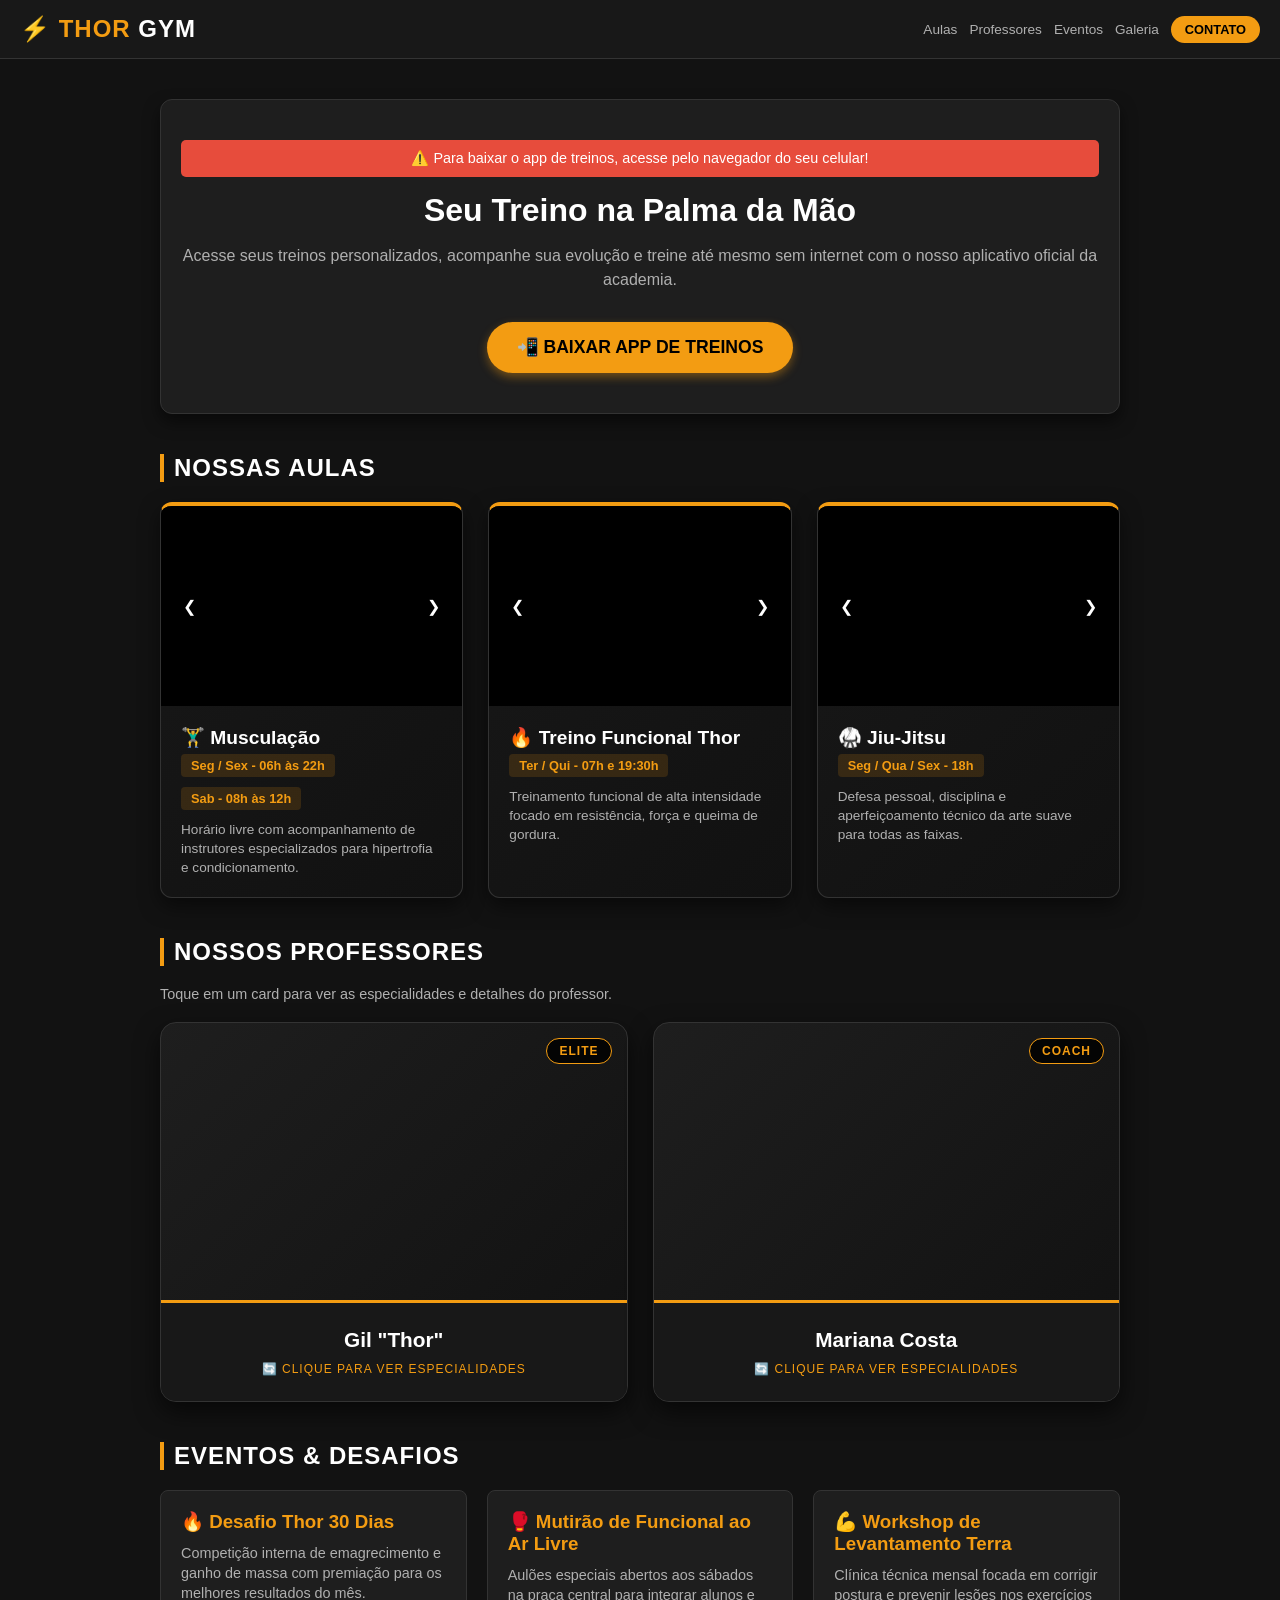
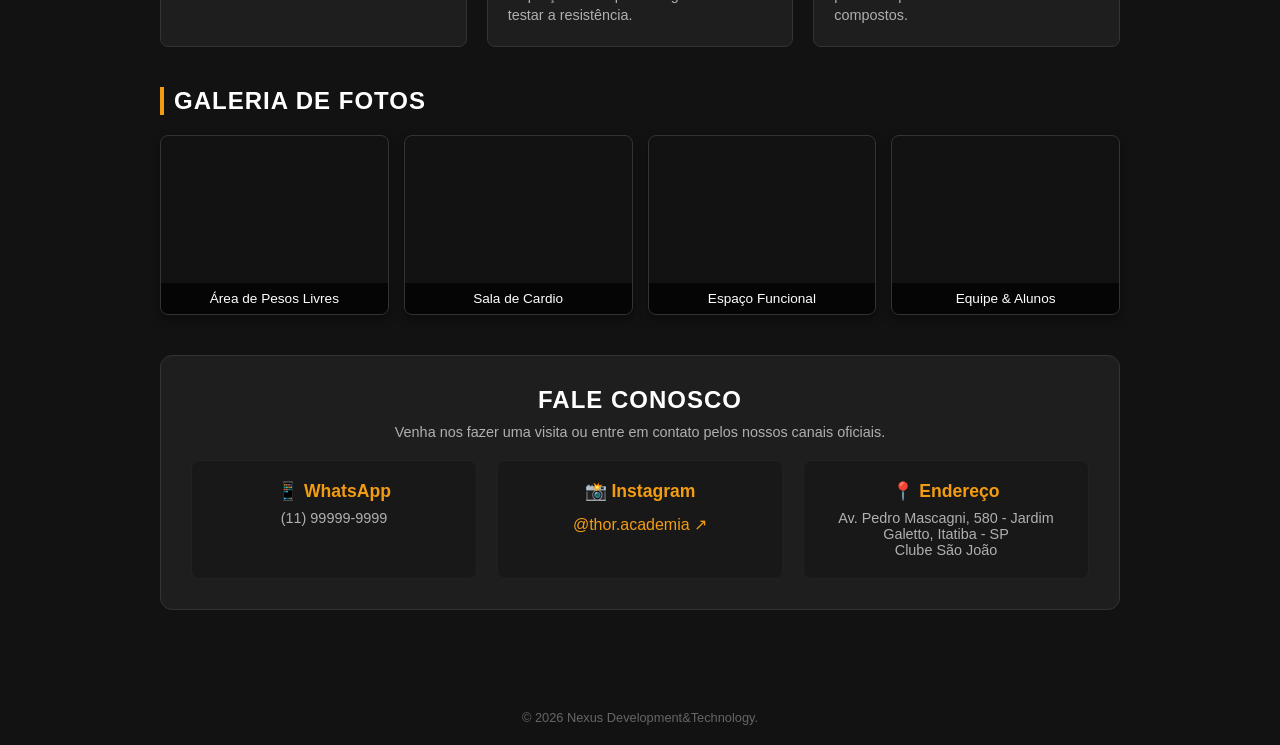
==== index.html @ 7884002a "first_Commit" ====
<!DOCTYPE html>
<html lang="pt-BR">
<head>
    <meta charset="UTF-8">
    <meta name="viewport" content="width=device-width, initial-scale=1.0">
    <meta name="theme-color" content="#f39c12">
    <meta name="apple-mobile-web-app-capable" content="yes">
    <meta name="apple-mobile-web-app-status-bar-style" content="black-translucent">
    <meta name="apple-mobile-web-app-title" content="THOR">
    <link rel="manifest" href="manifest.json">
    <link rel="apple-touch-icon" href="icons/icon-192.png">
    <title>Academia THORrrr</title>
    <link rel="stylesheet" href="Style_Index.css">
</head>
<body>

    <header>
        <div class="logo-container">
            <span style="font-size: 1.5rem; font-weight: 900; color: #f39c12; text-transform: uppercase; letter-spacing: 1px;">⚡ THOR <span style="color:#fff">GYM</span></span>
        </div>
        <nav>
            <a href="#aulas">Aulas</a>
            <a href="#professores">Professores</a>
            <a href="#atividades">Eventos</a>
            <a href="#galeria">Galeria</a>
            <a href="#contato" class="btn-contact-header">Contato</a>
        </nav>
    </header>

    <div class="container">

        <!-- Seção Hero / Download PWA -->
        <div class="hero">
            <div id="desktop-warning">⚠️ Para baixar o app de treinos, acesse pelo navegador do seu celular!</div>
            <h1>Seu Treino na Palma da Mão</h1>
            <p>Acesse seus treinos personalizados, acompanhe sua evolução e treine até mesmo sem internet com o nosso aplicativo oficial da academia.</p>
            <button id="install-btn" class="btn-install">
                📲 Baixar App de Treinos
            </button>
        </div>

        <!-- Seção: Área de Aulas com Carrossel de Imagens em cada Card -->
        <section id="aulas">
            <h2 class="section-title">Nossas Aulas</h2>
            <div class="class-grid">
                
                <!-- Aula 1: Musculação -->
                <div class="class-card">
                    <div class="class-carousel">
                        <button class="carousel-btn prev" onclick="moveSlide(this, -1)">❮</button>
                        <div class="carousel-track">
                            <div class="carousel-slide" style="background-image: url('https://images.unsplash.com/photo-1534438327276-14e5300c3a48?auto=format&fit=crop&w=600&q=80');"></div>
                            <div class="carousel-slide" style="background-image: url('https://images.unsplash.com/photo-1581009146145-b5ef050c2e1e?auto=format&fit=crop&w=600&q=80');"></div>
                            <div class="carousel-slide" style="background-image: url('https://images.unsplash.com/photo-1517838277536-f5f99be501cd?auto=format&fit=crop&w=600&q=80');"></div>
                        </div>
                        <button class="carousel-btn next" onclick="moveSlide(this, 1)">❯</button>
                    </div>
                    <div class="class-info">
                        <h3>🏋‍♂️ Musculação</h3>
                        <span class="class-time">Seg / Sex - 06h às 22h</span>
                        <span class="class-time">Sab - 08h às 12h</span>
                        <p>Horário livre com acompanhamento de instrutores especializados para hipertrofia e condicionamento.</p>
                    </div>
                </div>

                <!-- Aula 2: Cross Thor -->
                <div class="class-card">
                    <div class="class-carousel">
                        <button class="carousel-btn prev" onclick="moveSlide(this, -1)">❮</button>
                        <div class="carousel-track">
                            <div class="carousel-slide" style="background-image: url('https://images.unsplash.com/photo-1517931524326-bdd4a6e2e591?auto=format&fit=crop&w=600&q=80');"></div>
                            <div class="carousel-slide" style="background-image: url('https://images.unsplash.com/photo-1541534741688-6078c6bfb5c5?auto=format&fit=crop&w=600&q=80');"></div>
                            <div class="carousel-slide" style="background-image: url('https://images.unsplash.com/photo-1526506118085-60ce8714f8c5?auto=format&fit=crop&w=600&q=80');"></div>
                        </div>
                        <button class="carousel-btn next" onclick="moveSlide(this, 1)">❯</button>
                    </div>
                    <div class="class-info">
                        <h3>🔥 Treino Funcional Thor</h3>
                        <span class="class-time">Ter / Qui - 07h e 19:30h</span>
                        <p>Treinamento funcional de alta intensidade focado em resistência, força e queima de gordura.</p>
                    </div>
                </div>

                <!-- Aula 3: Jiu-Jitsu -->
                <div class="class-card">
                    <div class="class-carousel">
                        <button class="carousel-btn prev" onclick="moveSlide(this, -1)">❮</button>
                        <div class="carousel-track">
                            <div class="carousel-slide" style="background-image: url('https://images.unsplash.com/photo-1565992441121-4367c2967103?auto=format&fit=crop&w=600&q=80');"></div>
                            <div class="carousel-slide" style="background-image: url('https://images.unsplash.com/photo-1549719386-74dfcbf7dbed?auto=format&fit=crop&w=600&q=80');"></div>
                            <div class="carousel-slide" style="background-image: url('https://images.unsplash.com/photo-1552072092-e8bf6ae52629?auto=format&fit=crop&w=600&q=80');"></div>
                        </div>
                        <button class="carousel-btn next" onclick="moveSlide(this, 1)">❯</button>
                    </div>
                    <div class="class-info">
                        <h3>🥋 Jiu-Jitsu</h3>
                        <span class="class-time">Seg / Qua / Sex - 18h</span>
                        <p>Defesa pessoal, disciplina e aperfeiçoamento técnico da arte suave para todas as faixas.</p>
                    </div>
                </div>
            </div>
        </section>

        <!-- Seção de Professores (Cards Interativos ao Clique) -->
        <section id="professores">
            <h2 class="section-title">Nossos Professores</h2>
            <p style="color: var(--text-muted); margin-bottom: 20px; font-size: 0.9rem;">Toque em um card para ver as especialidades e detalhes do professor.</p>
            
            <div class="trainer-cards-grid">
                
                <!-- Professor 1 -->
                <div class="trainer-card-container" onclick="this.querySelector('.trainer-card').classList.toggle('flipped')">
                    <div class="trainer-card">
                        <div class="card-face card-front">
                            <div class="trainer-avatar" style="background-image: url('https://images.unsplash.com/photo-1567013127542-490d757e51fc?auto=format&fit=crop&w=600&q=80');">
                                <span class="trainer-badge">Elite</span>
                            </div>
                            <div class="trainer-front-info">
                                <h3>Gil "Thor" </h3>
                                <span class="click-hint">🔄 Clique para ver especialidades</span>
                            </div>
                        </div>
                        <div class="card-face card-back">
                            <h3>Gil "Thor" </h3>
                            <p>Mais de 10 anos transformando físicos e preparando atletas de força extrema.</p>
                            <ul class="specialty-list">
                                <li>Musculação Pesada</li>
                                <li>Hipertrofia Avançada</li>
                                <li>Treino de Artes Marciais, Defesa Pessoal (Jiu-Jitsu)/MMA</li>
                                <li>Treinos Personalizados e Avaliação Fisica</li>
                            </ul>
                            <span class="click-hint" style="text-align: center; margin-top: 15px;">🔄 Clique para voltar</span>
                        </div>
                    </div>
                </div>

                <!-- Professor 2 -->
                <div class="trainer-card-container" onclick="this.querySelector('.trainer-card').classList.toggle('flipped')">
                    <div class="trainer-card">
                        <div class="card-face card-front">
                            <div class="trainer-avatar" style="background-image: url('https://images.unsplash.com/photo-1574680096145-d05b474e2155?auto=format&fit=crop&w=600&q=80');">
                                <span class="trainer-badge">Coach</span>
                            </div>
                            <div class="trainer-front-info">
                                <h3>Mariana Costa</h3>
                                <span class="click-hint">🔄 Clique para ver especialidades</span>
                            </div>
                        </div>
                        <div class="card-face card-back">
                            <h3>Vanessa "Thor" </h3>
                            <p>Foco em mobilidade, saúde articular e queima de gordura acelerada com alta performance.</p>
                            <ul class="specialty-list">
                                <li>Treinamento Funcional</li>
                                <li>Emagrecimento Acelerado</li>
                                <li>Treino Específico para Mulheres</li>
                                <li>Treinos Personalizados e Avaliação Fisica</li>
                            </ul>
                            <span class="click-hint" style="text-align: center; margin-top: 15px;">🔄 Clique para voltar</span>
                        </div>
                    </div>
                </div>
            </div>
        </section>

        <!-- Seção de Atividades e Eventos -->
        <section id="atividades">
            <h2 class="section-title">Eventos & Desafios</h2>
            <div class="grid-cards">
                <div class="card">
                    <h3>🔥 Desafio Thor 30 Dias</h3>
                    <p>Competição interna de emagrecimento e ganho de massa com premiação para os melhores resultados do mês.</p>
                </div>
                <div class="card">
                    <h3>🥊 Mutirão de Funcional ao Ar Livre</h3>
                    <p>Aulões especiais abertos aos sábados na praça central para integrar alunos e testar a resistência.</p>
                </div>
                <div class="card">
                    <h3>💪 Workshop de Levantamento Terra</h3>
                    <p>Clínica técnica mensal focada em corrigir postura e prevenir lesões nos exercícios compostos.</p>
                </div>
            </div>
        </section>

        <!-- Seção de Galeria de Fotos -->
        <section id="galeria">
            <h2 class="section-title">Galeria de Fotos</h2>
            <div class="photo-gallery">
                <div class="photo-item" style="background-image: url('https://images.unsplash.com/photo-1534438327276-14e5300c3a48?auto=format&fit=crop&w=600&q=80');">
                    <span>Área de Pesos Livres</span>
                </div>
                <div class="photo-item" style="background-image: url('https://images.unsplash.com/photo-1540497077202-7c8a3999166f?auto=format&fit=crop&w=600&q=80');">
                    <span>Sala de Cardio</span>
                </div>
                <div class="photo-item" style="background-image: url('https://images.unsplash.com/photo-1517838277536-f5f99be501cd?auto=format&fit=crop&w=600&q=80');">
                    <span>Espaço Funcional</span>
                </div>
                <div class="photo-item" style="background-image: url('https://images.unsplash.com/photo-1534367507873-d2d7e24c797f?auto=format&fit=crop&w=600&q=80');">
                    <span>Equipe & Alunos</span>
                </div>
            </div>
        </section>

        <!-- Seção de Contatos -->
        <section id="contato">
            <div class="contact-box">
                <h2 class="section-title" style="border: none; padding: 0; text-align: center; margin-bottom: 10px;">Fale Conosco</h2>
                <p style="color: var(--text-muted); font-size: 0.9rem;">Venha nos fazer uma visita ou entre em contato pelos nossos canais oficiais.</p>
                
                <div class="contact-grid">
                    <div class="contact-item">
                        <h4>📱 WhatsApp</h4>
                        <p>(11) 99999-9999</p>
                    </div>
                   <div class="contact-item">
                        <h4>📸 Instagram</h4>
                        <a href="https://www.instagram.com/thor.academia?stkn=MTk4ZGdkYzhnajZobQ==" target="_blank" style="color: var(--primary-color); text-decoration: none; font-size: 0.95srem; font-weight: 500; display: inline-block; margin-top: 5px; transition: opacity 0.2s;" onmouseover="this.style.opacity='0.8'" onmouseout="this.style.opacity='1'">@thor.academia ↗</a>
                    </div>
                    <div class="contact-item">
                        <h4>📍 Endereço</h4>
                        <p>Av. Pedro Mascagni, 580 - Jardim Galetto, Itatiba - SP</p>
                        <p>Clube São João</p>
                    </div>
                </div>
            </div>
        </section>

    </div>

    <footer>
        &copy; 2026 Nexus Development&Technology.
    </footer>

    <script>
        // Função para controlar o carrossel de fotos (Manual e Automático)
        function moveSlide(carouselOrBtn, direction) {
            let carousel;
            if (carouselOrBtn.classList && carouselOrBtn.classList.contains('class-carousel')) {
                carousel = carouselOrBtn;
            } else {
                carousel = carouselOrBtn.closest('.class-carousel');
            }
            
            const track = carousel.querySelector('.carousel-track');
            const slides = track.querySelectorAll('.carousel-slide');
            
            let currentIndex = parseInt(carousel.dataset.index || '0');
            
            currentIndex += direction;
            
            if (currentIndex >= slides.length) {
                currentIndex = 0;
            } else if (currentIndex < 0) {
                currentIndex = slides.length - 1;
            }            
            carousel.dataset.index = currentIndex;
            track.style.transform = `translateX(-${currentIndex * 100}%)`;
        }
        // Passagem automática dos carrosséis a cada 3.5 segundos
        document.addEventListener("DOMContentLoaded", () => {
            const carousels = document.querySelectorAll('.class-carousel');
            carousels.forEach(carousel => {
                setInterval(() => {
                    moveSlide(carousel, 1);
                }, 3500); 
            });
        });
        let deferredPrompt;
        const installBtn = document.getElementById('install-btn');

        if (!/Android|webOS|iPhone|iPad|iPod|BlackBerry|IEMobile|Opera Mini/i.test(navigator.userAgent)) {
            document.getElementById('desktop-warning').style.display = 'block';
        }

        if ('serviceWorker' in navigator) {
            window.addEventListener('load', () => {
                navigator.serviceWorker.register('sw.js').catch(() => {});
            });
        }

        window.addEventListener('beforeinstallprompt', (e) => {
            e.preventDefault();
            deferredPrompt = e;
            if (installBtn) {
                installBtn.style.display = 'inline-flex';
            }
        });

        installBtn.addEventListener('click', async () => {
            if (deferredPrompt) {
                deferredPrompt.prompt();
                const { outcome } = await deferredPrompt.userChoice;
                if (outcome === 'accepted') {
                    console.log('Usuário aceitou instalar o PWA');
                }
                deferredPrompt = null;
                return;
            }

            const isMobile = /Android|iPhone|iPad|iPod/i.test(navigator.userAgent);

            if (isMobile) {
                window.location.href = 'Imagens/PWA_Aluno.html';
                return;
            }

            alert("Para instalar o app da Academia THOR, acesse pelo menu do seu navegador e selecione 'Adicionar à Tela Inicial'.");
        });
    </script>
</body>
</html>
---- Style_Index.css ----
:root {
            --primary-color: #f39c12; /* Amarelo/Laranja estilo Thor */
            --bg-color: #121212;
            --card-bg: #1e1e1e;
            --text-color: #ffffff;
            --text-muted: #b0b0b0;
        }
        * {
            margin: 0;
            padding: 0;
            box-sizing: border-box;
            font-family: 'Segoe UI', Tahoma, Geneva, Verdana, sans-serif;
            scroll-behavior: smooth;
        }
        html {
            overflow-x: hidden;
        }
        body {
            background-color: var(--bg-color);
            color: var(--text-color);
            display: flex;
            flex-direction: column;
            min-height: 100vh;
            align-items: center;
            overflow-x: hidden;
        }
        img {
            max-width: 100%;
            display: block;
        }
        p, h1, h2, h3, h4, a, span, li {
            overflow-wrap: break-word;
            word-break: break-word;
        }
        header {
            width: 100%;
            background: #181818;
            padding: 15px 20px;
            display: flex;
            justify-content: space-between;
            align-items: center;
            border-bottom: 1px solid #333;
            position: sticky;
            top: 0;
            z-index: 1000;
        }
        .logo-container {
            display: flex;
            align-items: center;
        }
        nav {
            display: flex;
            align-items: center;
            gap: 12px;
        }
        nav a {
            color: var(--text-muted);
            text-decoration: none;
            font-size: 0.85rem;
            transition: color 0.2s;
        }
        nav a:hover {
            color: var(--primary-color);
        }
        /* Botão de Contato no Header */
        .btn-contact-header {
            background-color: var(--primary-color);
            color: #000;
            padding: 6px 14px;
            border-radius: 20px;
            font-weight: bold;
            font-size: 0.8rem;
            text-decoration: none;
            text-transform: uppercase;
            transition: background 0.2s, transform 0.2s;
        }
        .btn-contact-header:hover {
            background-color: #e67e22;
            transform: scale(1.05);
        }
        .container {
            max-width: 1000px;
            width: 100%;
            padding: 20px;
        }
        /* Seção Principal / Hero */
        .hero {
            text-align: center;
            padding: 40px 20px;
            background: var(--card-bg);
            border-radius: 12px;
            box-shadow: 0 8px 16px rgba(0,0,0,0.5);
            border: 1px solid #333;
            margin: 20px 0;
        }
        .hero h1 {
            font-size: 2rem;
            margin-bottom: 15px;
        }
        .hero p {
            color: var(--text-muted);
            font-size: 1rem;
            line-height: 1.5;
            margin-bottom: 30px;
        }
        /* Botão de Instalação do PWA */
        .btn-install {
            background-color: var(--primary-color);
            color: #000;
            border: none;
            padding: 15px 30px;
            font-size: 1.1rem;
            font-weight: bold;
            border-radius: 50px;
            cursor: pointer;
            text-transform: uppercase;
            transition: transform 0.2s, background-color 0.2s;
            box-shadow: 0 4px 10px rgba(243, 156, 18, 0.4);
            display: inline-flex;
            align-items: center;
            gap: 10px;
            text-decoration: none;
        }
        .btn-install:hover {
            background-color: #e67e22;
            transform: translateY(-2px);
        }
        /* Seções de Conteúdo */
        section {
            margin: 40px 0;
            width: 100%;
        }
        h2.section-title {
            font-size: 1.5rem;
            margin-bottom: 20px;
            border-left: 4px solid var(--primary-color);
            padding-left: 10px;
            text-transform: uppercase;
            letter-spacing: 1px;
        }
        /* Grid Padrão */
        .grid-cards {
            display: grid;
            grid-template-columns: repeat(auto-fit, minmax(280px, 1fr));
            gap: 20px;
        }
        .card {
            background: var(--card-bg);
            border: 1px solid #333;
            border-radius: 8px;
            padding: 20px;
            text-align: left;
        }
        .card h3 {
            color: var(--primary-color);
            margin-bottom: 10px;
        }
        .card p {
            color: var(--text-muted);
            font-size: 0.9rem;
            line-height: 1.4;
        }
        /* ESTILO: Cards de Aulas com Carrossel de Imagens */
        .class-grid {
            display: grid;
            grid-template-columns: repeat(auto-fit, minmax(280px, 1fr));
            gap: 25px;
        }
        .class-card {
            background: linear-gradient(135deg, #181818 0%, #111 100%);
            border: 1px solid #333;
            border-top: 4px solid var(--primary-color);
            border-radius: 12px;
            overflow: hidden;
            box-shadow: 0 8px 20px rgba(0,0,0,0.5);
            display: flex;
            flex-direction: column;
        }
        .class-carousel {
            position: relative;
            height: 200px;
            width: 100%;
            overflow: hidden;
            background-color: #000;
        }
        .carousel-track {
            display: flex;
            width: 100%;
            height: 100%;
            transition: transform 0.4s ease-in-out;
        }
        .carousel-slide {
            min-width: 100%;
            height: 100%;
            background-size: cover;
            background-position: center;
        }
        .carousel-btn {
            position: absolute;
            top: 50%;
            transform: translateY(-50%);
            background: rgba(0, 0, 0, 0.6);
            color: #fff;
            border: none;
            cursor: pointer;
            padding: 8px 12px;
            font-size: 1rem;
            z-index: 10;
            border-radius: 4px;
            transition: background 0.2s;
        }
        .carousel-btn:hover {
            background: var(--primary-color);
            color: #000;
        }
        .carousel-btn.prev { left: 10px; }
        .carousel-btn.next { right: 10px; }

        .class-info {
            padding: 20px;
            text-align: left;
            display: flex;
            flex-direction: column;
            flex-grow: 1;
        }
        .class-info h3 {
            color: #fff;
            font-size: 1.2rem;
            margin-bottom: 5px;
        }
        .class-time {
            display: inline-block;
            background: rgba(243, 156, 18, 0.15);
            color: var(--primary-color);
            font-size: 0.8rem;
            font-weight: bold;
            padding: 4px 10px;
            border-radius: 4px;
            margin-bottom: 10px;
            width: fit-content;
        }
        .class-info p {
            color: var(--text-muted);
            font-size: 0.85rem;
            line-height: 1.4;
        }
        /* ESTILO: Cards de Professores */
        .trainer-cards-grid {
            display: grid;
            grid-template-columns: repeat(auto-fit, minmax(280px, 1fr));
            gap: 25px;
        }
        .trainer-card-container {
            perspective: 1000px;
            height: 380px;
            cursor: pointer;
        }
        .trainer-card {
            width: 100%;
            height: 100%;
            position: relative;
            transform-style: preserve-3d;
            transition: transform 0.6s ease;
            border-radius: 16px;
            box-shadow: 0 10px 25px rgba(0,0,0,0.6);
        }
        .trainer-card.flipped {
            transform: rotateY(180deg);
        }
        .card-face {
            position: absolute;
            width: 100%;
            height: 100%;
            backface-visibility: hidden;
            border-radius: 16px;
            border: 1px solid #333;
            overflow: hidden;
            background: linear-gradient(135deg, #1e1e1e 0%, #111111 100%);
        }
        .card-front {
            display: flex;
            flex-direction: column;
        }
        .trainer-avatar {
            height: 280px;
            background-size: cover;
            background-position: center;
            position: relative;
            border-bottom: 3px solid var(--primary-color);
        }
        .trainer-badge {
            position: absolute;
            top: 15px;
            right: 15px;
            background: rgba(0, 0, 0, 0.8);
            color: var(--primary-color);
            padding: 5px 12px;
            font-size: 0.75rem;
            font-weight: bold;
            border-radius: 20px;
            border: 1px solid var(--primary-color);
            text-transform: uppercase;
            letter-spacing: 1px;
        }
        .trainer-front-info {
            padding: 20px;
            text-align: center;
            background: #181818;
            flex-grow: 1;
            display: flex;
            flex-direction: column;
            justify-content: center;
        }
        .trainer-front-info h3 {
            font-size: 1.3rem;
            color: #fff;
            margin-bottom: 5px;
        }
        .click-hint {
            font-size: 0.75rem;
            color: var(--primary-color);
            margin-top: 5px;
            text-transform: uppercase;
            letter-spacing: 1px;
        }
        .card-back {
            transform: rotateY(180deg);
            padding: 30px 20px;
            display: flex;
            flex-direction: column;
            justify-content: center;
            text-align: left;
            background: #1a1a1a;
            border: 1px solid var(--primary-color);
        }
        .card-back h3 {
            color: var(--primary-color);
            font-size: 1.4rem;
            margin-bottom: 15px;
            border-bottom: 1px solid #333;
            padding-bottom: 10px;
        }
        .card-back p {
            color: var(--text-muted);
            font-size: 0.95rem;
            line-height: 1.6;
            margin-bottom: 15px;
        }
        .specialty-list {
            list-style: none;
            margin-top: 10px;
        }
        .specialty-list li {
            color: #fff;
            font-size: 0.9rem;
            margin-bottom: 8px;
            display: flex;
            align-items: center;
            gap: 8px;
        }
        .specialty-list li::before {
            content: "⚡";
            color: var(--primary-color);
        }
        /* Galeria de Fotos */
        .photo-gallery {
            display: grid;
            grid-template-columns: repeat(auto-fit, minmax(220px, 1fr));
            gap: 15px;
        }
        .photo-item {
            height: 180px;
            border-radius: 8px;
            border: 1px solid #333;
            display: flex;
            align-items: flex-end;
            justify-content: center;
            background-size: cover;
            background-position: center;
            position: relative;
            overflow: hidden;
            box-shadow: 0 4px 10px rgba(0,0,0,0.4);
            transition: transform 0.3s;
        }
        .photo-item:hover {
            transform: scale(1.03);
        }
        .photo-item span {
            background: rgba(0, 0, 0, 0.75);
            width: 100%;
            padding: 8px;
            text-align: center;
            color: #fff;
            font-size: 0.85rem;
            font-weight: 500;
        }
        /* ESTILO: Seção de Contatos */
        .contact-box {
            background: var(--card-bg);
            border: 1px solid #333;
            border-radius: 12px;
            padding: 30px;
            text-align: center;
        }
        .contact-grid {
            display: grid;
            grid-template-columns: repeat(auto-fit, minmax(200px, 1fr));
            gap: 20px;
            margin-top: 20px;
        }
        .contact-item {
            background: #181818;
            padding: 20px;
            border-radius: 8px;
            border: 1px solid #222;
        }
        .contact-item h4 {
            color: var(--primary-color);
            margin-bottom: 8px;
            font-size: 1.1rem;
        }
        .contact-item p {
            color: var(--text-muted);
            font-size: 0.9rem;
        }
        footer {
            font-size: 0.8rem;
            color: #666;
            margin: 40px 0 20px 0;
            text-align: center;
            width: 100%;
        }
        #desktop-warning {
            display: none;
            background: #e74c3c;
            color: white;
            padding: 10px;
            border-radius: 5px;
            margin-bottom: 15px;
            font-size: 0.9rem;
            text-align: center;
        }
        @media (max-width: 768px) {
            header {
                flex-direction: column;
                gap: 12px;
                text-align: center;
                padding: 18px 15px;
            }
            nav {
                flex-wrap: wrap;
                justify-content: center;
            }
            .container {
                padding: 15px;
            }
            .hero {
                padding: 30px 15px;
            }
            .hero h1 {
                font-size: 1.7rem;
            }
            .hero p {
                font-size: 0.95rem;
            }
            .btn-install {
                width: 100%;
                justify-content: center;
                font-size: 1rem;
            }
            .grid-cards,
            .class-grid,
            .trainer-cards-grid,
            .photo-gallery,
            .contact-grid {
                grid-template-columns: 1fr;
            }
            .class-carousel {
                height: 180px;
            }
            .class-info h3 {
                font-size: 1.05rem;
            }
            .trainer-card-container {
                height: 340px;
            }
            .card-back {
                padding: 20px 15px;
            }
        }
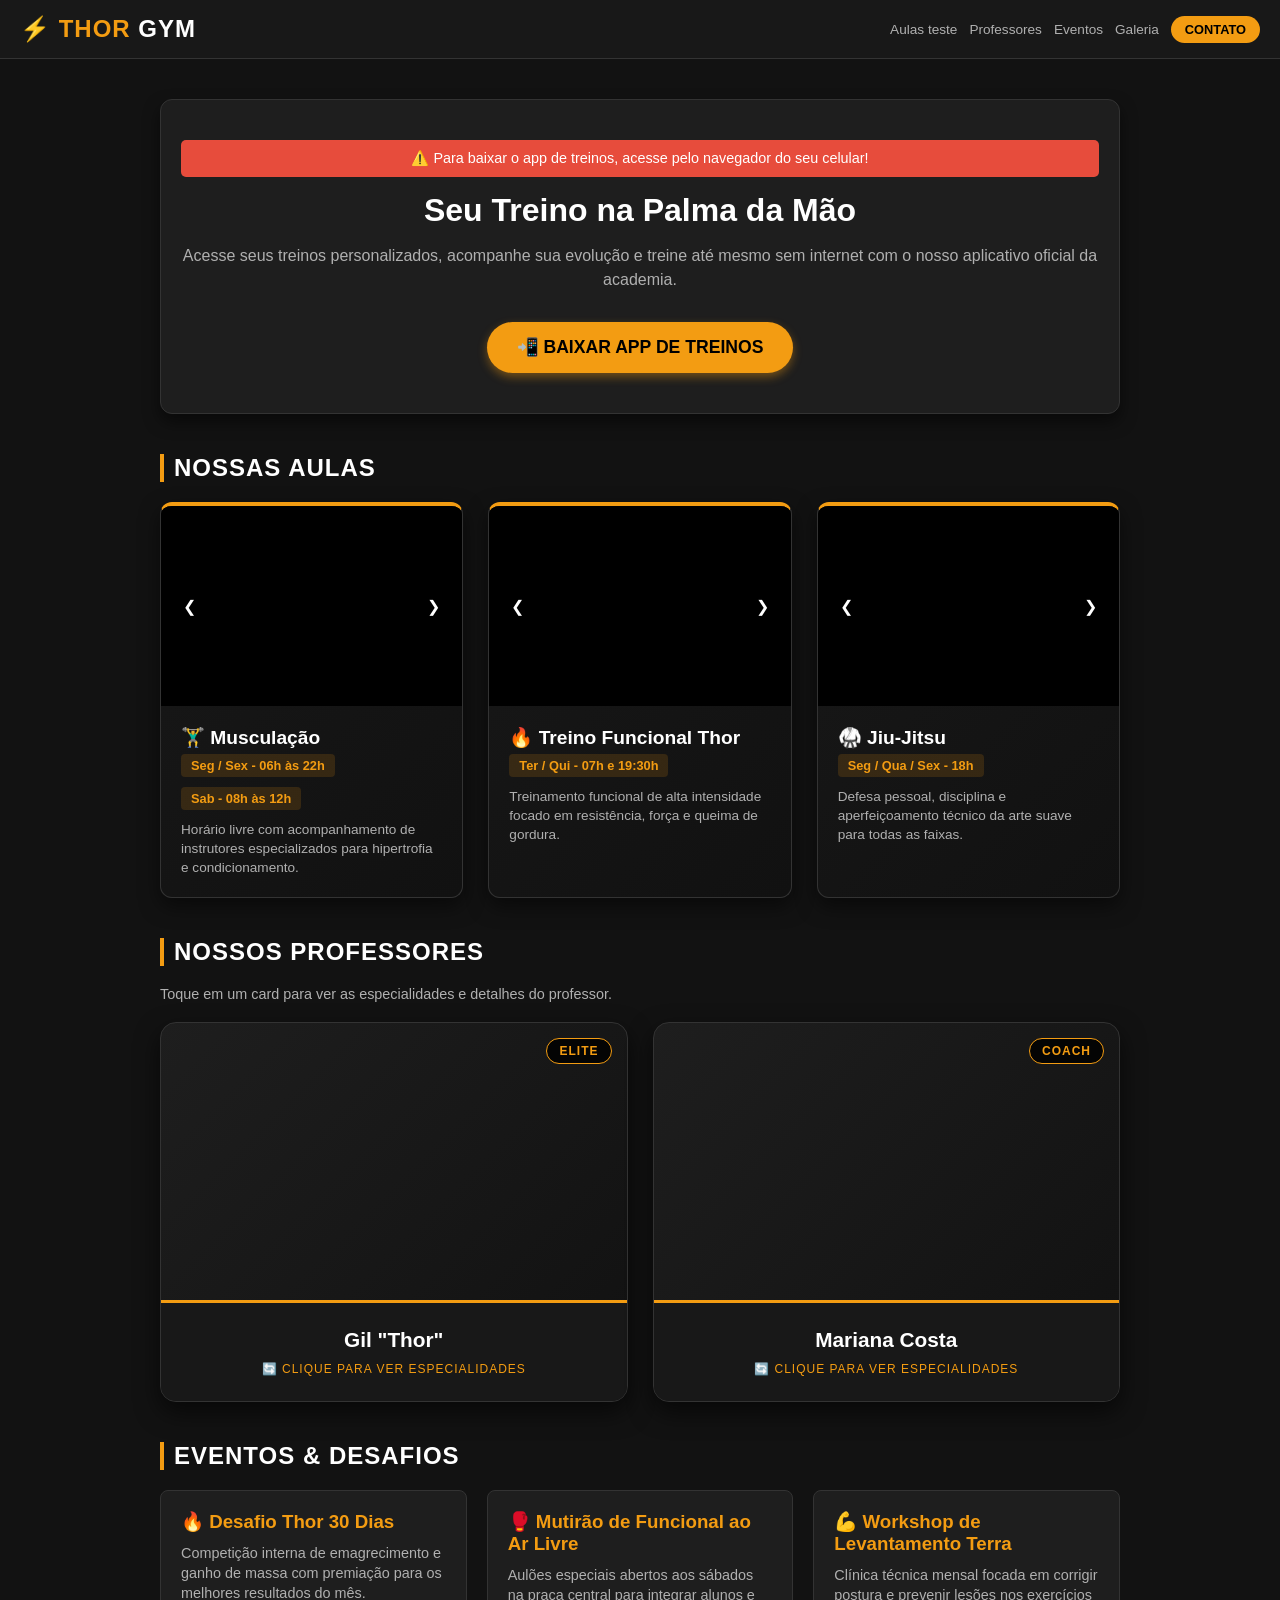
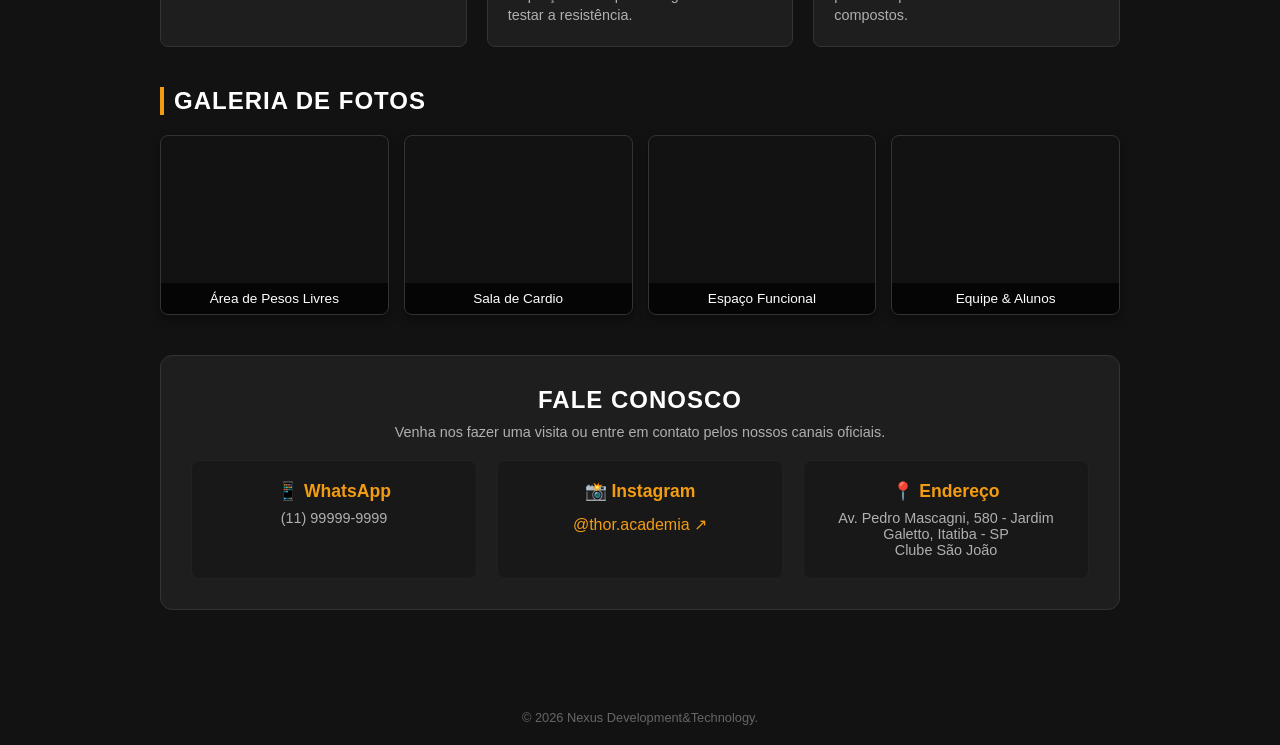
==== commit 4dccc495: "frist commit" ====
--- a/index.html
+++ b/index.html
@@ -19,7 +19,7 @@
             <span style="font-size: 1.5rem; font-weight: 900; color: #f39c12; text-transform: uppercase; letter-spacing: 1px;">⚡ THOR <span style="color:#fff">GYM</span></span>
         </div>
         <nav>
-            <a href="#aulas">Aulas</a>
+            <a href="#aulas">Aulas teste</a>
             <a href="#professores">Professores</a>
             <a href="#atividades">Eventos</a>
             <a href="#galeria">Galeria</a>
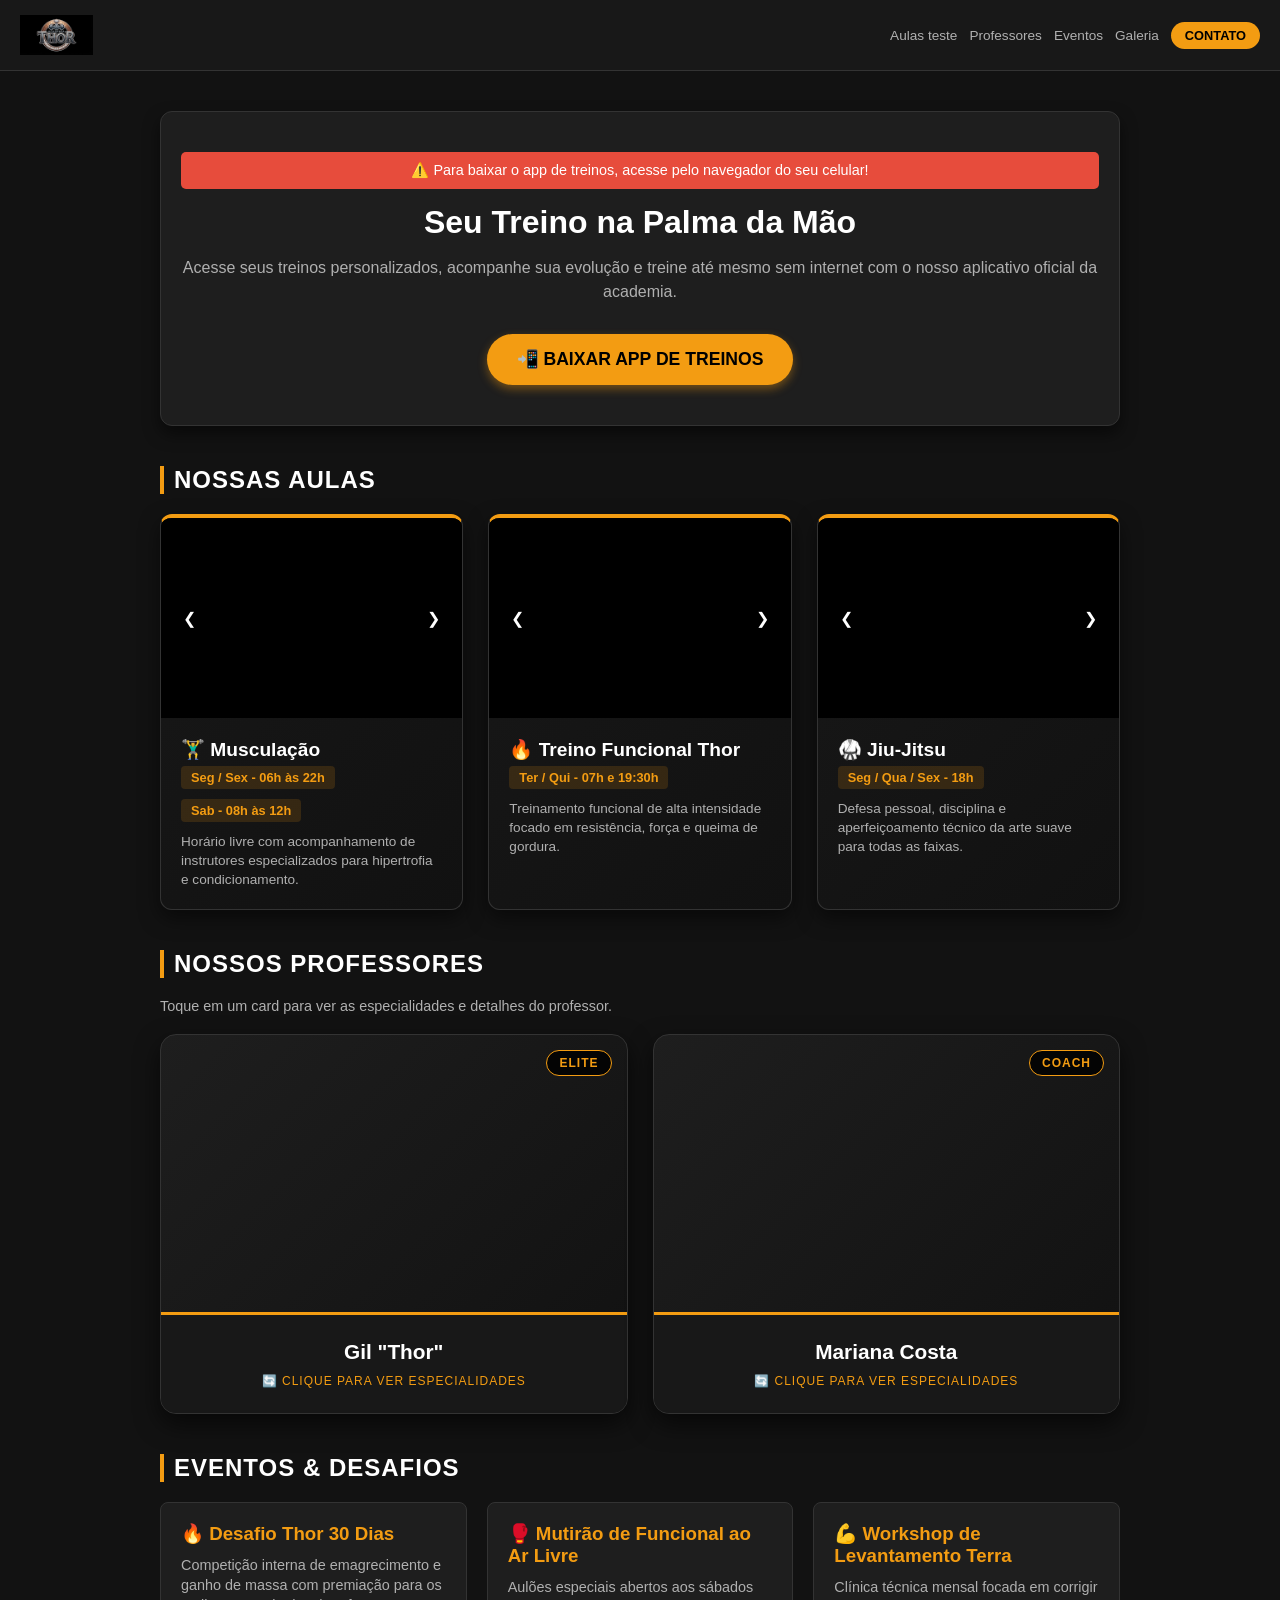
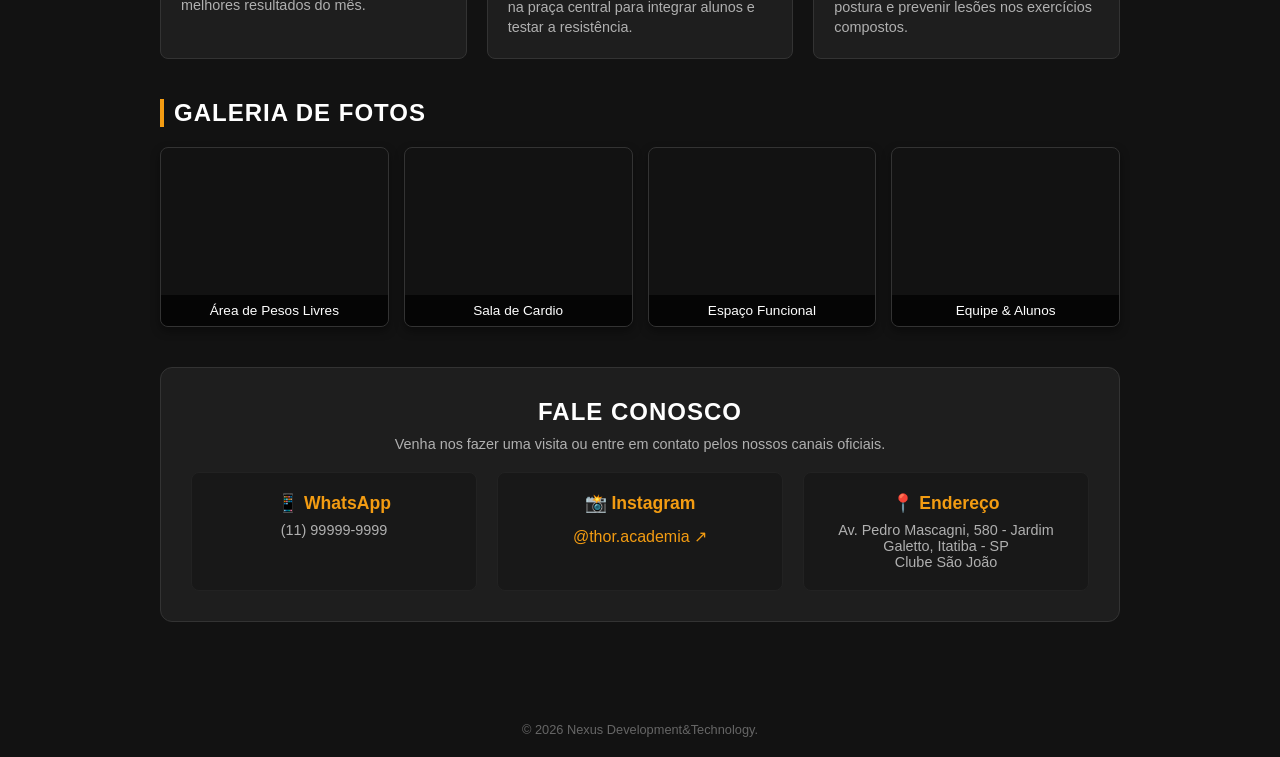
==== commit 0d8ef220: "ajuste icones app" ====
--- a/index.html
+++ b/index.html
@@ -1,5 +1,6 @@
 <!DOCTYPE html>
 <html lang="pt-BR">
+
 <head>
     <meta charset="UTF-8">
     <meta name="viewport" content="width=device-width, initial-scale=1.0">
@@ -8,15 +9,17 @@
     <meta name="apple-mobile-web-app-status-bar-style" content="black-translucent">
     <meta name="apple-mobile-web-app-title" content="THOR">
     <link rel="manifest" href="manifest.json">
-    <link rel="apple-touch-icon" href="icons/icon-192.png">
+    <link rel="apple-touch-icon" href="Imagens/Logo2.png">
     <title>Academia THORrrr</title>
     <link rel="stylesheet" href="Style_Index.css">
 </head>
+
 <body>
 
     <header>
         <div class="logo-container">
-            <span style="font-size: 1.5rem; font-weight: 900; color: #f39c12; text-transform: uppercase; letter-spacing: 1px;">⚡ THOR <span style="color:#fff">GYM</span></span>
+            <img src="Imagens/Logo2.jpeg" alt="⚡ THOR GYM" class="logo"
+                style="font-size: 1.5rem; font-weight: 900; color: #f39c12; text-transform: uppercase; letter-spacing: 1px; height: 40px;">
         </div>
         <nav>
             <a href="#aulas">Aulas teste</a>
@@ -26,14 +29,14 @@
             <a href="#contato" class="btn-contact-header">Contato</a>
         </nav>
     </header>
-
     <div class="container">
 
         <!-- Seção Hero / Download PWA -->
         <div class="hero">
             <div id="desktop-warning">⚠️ Para baixar o app de treinos, acesse pelo navegador do seu celular!</div>
             <h1>Seu Treino na Palma da Mão</h1>
-            <p>Acesse seus treinos personalizados, acompanhe sua evolução e treine até mesmo sem internet com o nosso aplicativo oficial da academia.</p>
+            <p>Acesse seus treinos personalizados, acompanhe sua evolução e treine até mesmo sem internet com o nosso
+                aplicativo oficial da academia.</p>
             <button id="install-btn" class="btn-install">
                 📲 Baixar App de Treinos
             </button>
@@ -43,15 +46,21 @@
         <section id="aulas">
             <h2 class="section-title">Nossas Aulas</h2>
             <div class="class-grid">
-                
+
                 <!-- Aula 1: Musculação -->
                 <div class="class-card">
                     <div class="class-carousel">
                         <button class="carousel-btn prev" onclick="moveSlide(this, -1)">❮</button>
                         <div class="carousel-track">
-                            <div class="carousel-slide" style="background-image: url('https://images.unsplash.com/photo-1534438327276-14e5300c3a48?auto=format&fit=crop&w=600&q=80');"></div>
-                            <div class="carousel-slide" style="background-image: url('https://images.unsplash.com/photo-1581009146145-b5ef050c2e1e?auto=format&fit=crop&w=600&q=80');"></div>
-                            <div class="carousel-slide" style="background-image: url('https://images.unsplash.com/photo-1517838277536-f5f99be501cd?auto=format&fit=crop&w=600&q=80');"></div>
+                            <div class="carousel-slide"
+                                style="background-image: url('https://images.unsplash.com/photo-1534438327276-14e5300c3a48?auto=format&fit=crop&w=600&q=80');">
+                            </div>
+                            <div class="carousel-slide"
+                                style="background-image: url('https://images.unsplash.com/photo-1581009146145-b5ef050c2e1e?auto=format&fit=crop&w=600&q=80');">
+                            </div>
+                            <div class="carousel-slide"
+                                style="background-image: url('https://images.unsplash.com/photo-1517838277536-f5f99be501cd?auto=format&fit=crop&w=600&q=80');">
+                            </div>
                         </div>
                         <button class="carousel-btn next" onclick="moveSlide(this, 1)">❯</button>
                     </div>
@@ -59,7 +68,8 @@
                         <h3>🏋‍♂️ Musculação</h3>
                         <span class="class-time">Seg / Sex - 06h às 22h</span>
                         <span class="class-time">Sab - 08h às 12h</span>
-                        <p>Horário livre com acompanhamento de instrutores especializados para hipertrofia e condicionamento.</p>
+                        <p>Horário livre com acompanhamento de instrutores especializados para hipertrofia e
+                            condicionamento.</p>
                     </div>
                 </div>
 
@@ -68,16 +78,23 @@
                     <div class="class-carousel">
                         <button class="carousel-btn prev" onclick="moveSlide(this, -1)">❮</button>
                         <div class="carousel-track">
-                            <div class="carousel-slide" style="background-image: url('https://images.unsplash.com/photo-1517931524326-bdd4a6e2e591?auto=format&fit=crop&w=600&q=80');"></div>
-                            <div class="carousel-slide" style="background-image: url('https://images.unsplash.com/photo-1541534741688-6078c6bfb5c5?auto=format&fit=crop&w=600&q=80');"></div>
-                            <div class="carousel-slide" style="background-image: url('https://images.unsplash.com/photo-1526506118085-60ce8714f8c5?auto=format&fit=crop&w=600&q=80');"></div>
+                            <div class="carousel-slide"
+                                style="background-image: url('https://images.unsplash.com/photo-1517931524326-bdd4a6e2e591?auto=format&fit=crop&w=600&q=80');">
+                            </div>
+                            <div class="carousel-slide"
+                                style="background-image: url('https://images.unsplash.com/photo-1541534741688-6078c6bfb5c5?auto=format&fit=crop&w=600&q=80');">
+                            </div>
+                            <div class="carousel-slide"
+                                style="background-image: url('https://images.unsplash.com/photo-1526506118085-60ce8714f8c5?auto=format&fit=crop&w=600&q=80');">
+                            </div>
                         </div>
                         <button class="carousel-btn next" onclick="moveSlide(this, 1)">❯</button>
                     </div>
                     <div class="class-info">
                         <h3>🔥 Treino Funcional Thor</h3>
                         <span class="class-time">Ter / Qui - 07h e 19:30h</span>
-                        <p>Treinamento funcional de alta intensidade focado em resistência, força e queima de gordura.</p>
+                        <p>Treinamento funcional de alta intensidade focado em resistência, força e queima de gordura.
+                        </p>
                     </div>
                 </div>
 
@@ -86,9 +103,15 @@
                     <div class="class-carousel">
                         <button class="carousel-btn prev" onclick="moveSlide(this, -1)">❮</button>
                         <div class="carousel-track">
-                            <div class="carousel-slide" style="background-image: url('https://images.unsplash.com/photo-1565992441121-4367c2967103?auto=format&fit=crop&w=600&q=80');"></div>
-                            <div class="carousel-slide" style="background-image: url('https://images.unsplash.com/photo-1549719386-74dfcbf7dbed?auto=format&fit=crop&w=600&q=80');"></div>
-                            <div class="carousel-slide" style="background-image: url('https://images.unsplash.com/photo-1552072092-e8bf6ae52629?auto=format&fit=crop&w=600&q=80');"></div>
+                            <div class="carousel-slide"
+                                style="background-image: url('https://images.unsplash.com/photo-1565992441121-4367c2967103?auto=format&fit=crop&w=600&q=80');">
+                            </div>
+                            <div class="carousel-slide"
+                                style="background-image: url('https://images.unsplash.com/photo-1549719386-74dfcbf7dbed?auto=format&fit=crop&w=600&q=80');">
+                            </div>
+                            <div class="carousel-slide"
+                                style="background-image: url('https://images.unsplash.com/photo-1552072092-e8bf6ae52629?auto=format&fit=crop&w=600&q=80');">
+                            </div>
                         </div>
                         <button class="carousel-btn next" onclick="moveSlide(this, 1)">❯</button>
                     </div>
@@ -104,15 +127,18 @@
         <!-- Seção de Professores (Cards Interativos ao Clique) -->
         <section id="professores">
             <h2 class="section-title">Nossos Professores</h2>
-            <p style="color: var(--text-muted); margin-bottom: 20px; font-size: 0.9rem;">Toque em um card para ver as especialidades e detalhes do professor.</p>
-            
+            <p style="color: var(--text-muted); margin-bottom: 20px; font-size: 0.9rem;">Toque em um card para ver as
+                especialidades e detalhes do professor.</p>
+
             <div class="trainer-cards-grid">
-                
+
                 <!-- Professor 1 -->
-                <div class="trainer-card-container" onclick="this.querySelector('.trainer-card').classList.toggle('flipped')">
+                <div class="trainer-card-container"
+                    onclick="this.querySelector('.trainer-card').classList.toggle('flipped')">
                     <div class="trainer-card">
                         <div class="card-face card-front">
-                            <div class="trainer-avatar" style="background-image: url('https://images.unsplash.com/photo-1567013127542-490d757e51fc?auto=format&fit=crop&w=600&q=80');">
+                            <div class="trainer-avatar"
+                                style="background-image: url('https://images.unsplash.com/photo-1567013127542-490d757e51fc?auto=format&fit=crop&w=600&q=80');">
                                 <span class="trainer-badge">Elite</span>
                             </div>
                             <div class="trainer-front-info">
@@ -129,16 +155,19 @@
                                 <li>Treino de Artes Marciais, Defesa Pessoal (Jiu-Jitsu)/MMA</li>
                                 <li>Treinos Personalizados e Avaliação Fisica</li>
                             </ul>
-                            <span class="click-hint" style="text-align: center; margin-top: 15px;">🔄 Clique para voltar</span>
+                            <span class="click-hint" style="text-align: center; margin-top: 15px;">🔄 Clique para
+                                voltar</span>
                         </div>
                     </div>
                 </div>
 
                 <!-- Professor 2 -->
-                <div class="trainer-card-container" onclick="this.querySelector('.trainer-card').classList.toggle('flipped')">
+                <div class="trainer-card-container"
+                    onclick="this.querySelector('.trainer-card').classList.toggle('flipped')">
                     <div class="trainer-card">
                         <div class="card-face card-front">
-                            <div class="trainer-avatar" style="background-image: url('https://images.unsplash.com/photo-1574680096145-d05b474e2155?auto=format&fit=crop&w=600&q=80');">
+                            <div class="trainer-avatar"
+                                style="background-image: url('https://images.unsplash.com/photo-1574680096145-d05b474e2155?auto=format&fit=crop&w=600&q=80');">
                                 <span class="trainer-badge">Coach</span>
                             </div>
                             <div class="trainer-front-info">
@@ -148,14 +177,16 @@
                         </div>
                         <div class="card-face card-back">
                             <h3>Vanessa "Thor" </h3>
-                            <p>Foco em mobilidade, saúde articular e queima de gordura acelerada com alta performance.</p>
+                            <p>Foco em mobilidade, saúde articular e queima de gordura acelerada com alta performance.
+                            </p>
                             <ul class="specialty-list">
                                 <li>Treinamento Funcional</li>
                                 <li>Emagrecimento Acelerado</li>
                                 <li>Treino Específico para Mulheres</li>
                                 <li>Treinos Personalizados e Avaliação Fisica</li>
                             </ul>
-                            <span class="click-hint" style="text-align: center; margin-top: 15px;">🔄 Clique para voltar</span>
+                            <span class="click-hint" style="text-align: center; margin-top: 15px;">🔄 Clique para
+                                voltar</span>
                         </div>
                     </div>
                 </div>
@@ -168,11 +199,13 @@
             <div class="grid-cards">
                 <div class="card">
                     <h3>🔥 Desafio Thor 30 Dias</h3>
-                    <p>Competição interna de emagrecimento e ganho de massa com premiação para os melhores resultados do mês.</p>
+                    <p>Competição interna de emagrecimento e ganho de massa com premiação para os melhores resultados do
+                        mês.</p>
                 </div>
                 <div class="card">
                     <h3>🥊 Mutirão de Funcional ao Ar Livre</h3>
-                    <p>Aulões especiais abertos aos sábados na praça central para integrar alunos e testar a resistência.</p>
+                    <p>Aulões especiais abertos aos sábados na praça central para integrar alunos e testar a
+                        resistência.</p>
                 </div>
                 <div class="card">
                     <h3>💪 Workshop de Levantamento Terra</h3>
@@ -185,16 +218,20 @@
         <section id="galeria">
             <h2 class="section-title">Galeria de Fotos</h2>
             <div class="photo-gallery">
-                <div class="photo-item" style="background-image: url('https://images.unsplash.com/photo-1534438327276-14e5300c3a48?auto=format&fit=crop&w=600&q=80');">
+                <div class="photo-item"
+                    style="background-image: url('https://images.unsplash.com/photo-1534438327276-14e5300c3a48?auto=format&fit=crop&w=600&q=80');">
                     <span>Área de Pesos Livres</span>
                 </div>
-                <div class="photo-item" style="background-image: url('https://images.unsplash.com/photo-1540497077202-7c8a3999166f?auto=format&fit=crop&w=600&q=80');">
+                <div class="photo-item"
+                    style="background-image: url('https://images.unsplash.com/photo-1540497077202-7c8a3999166f?auto=format&fit=crop&w=600&q=80');">
                     <span>Sala de Cardio</span>
                 </div>
-                <div class="photo-item" style="background-image: url('https://images.unsplash.com/photo-1517838277536-f5f99be501cd?auto=format&fit=crop&w=600&q=80');">
+                <div class="photo-item"
+                    style="background-image: url('https://images.unsplash.com/photo-1517838277536-f5f99be501cd?auto=format&fit=crop&w=600&q=80');">
                     <span>Espaço Funcional</span>
                 </div>
-                <div class="photo-item" style="background-image: url('https://images.unsplash.com/photo-1534367507873-d2d7e24c797f?auto=format&fit=crop&w=600&q=80');">
+                <div class="photo-item"
+                    style="background-image: url('https://images.unsplash.com/photo-1534367507873-d2d7e24c797f?auto=format&fit=crop&w=600&q=80');">
                     <span>Equipe & Alunos</span>
                 </div>
             </div>
@@ -203,17 +240,22 @@
         <!-- Seção de Contatos -->
         <section id="contato">
             <div class="contact-box">
-                <h2 class="section-title" style="border: none; padding: 0; text-align: center; margin-bottom: 10px;">Fale Conosco</h2>
-                <p style="color: var(--text-muted); font-size: 0.9rem;">Venha nos fazer uma visita ou entre em contato pelos nossos canais oficiais.</p>
-                
+                <h2 class="section-title" style="border: none; padding: 0; text-align: center; margin-bottom: 10px;">
+                    Fale Conosco</h2>
+                <p style="color: var(--text-muted); font-size: 0.9rem;">Venha nos fazer uma visita ou entre em contato
+                    pelos nossos canais oficiais.</p>
+
                 <div class="contact-grid">
                     <div class="contact-item">
                         <h4>📱 WhatsApp</h4>
                         <p>(11) 99999-9999</p>
                     </div>
-                   <div class="contact-item">
+                    <div class="contact-item">
                         <h4>📸 Instagram</h4>
-                        <a href="https://www.instagram.com/thor.academia?stkn=MTk4ZGdkYzhnajZobQ==" target="_blank" style="color: var(--primary-color); text-decoration: none; font-size: 0.95srem; font-weight: 500; display: inline-block; margin-top: 5px; transition: opacity 0.2s;" onmouseover="this.style.opacity='0.8'" onmouseout="this.style.opacity='1'">@thor.academia ↗</a>
+                        <a href="https://www.instagram.com/thor.academia?stkn=MTk4ZGdkYzhnajZobQ==" target="_blank"
+                            style="color: var(--primary-color); text-decoration: none; font-size: 0.95srem; font-weight: 500; display: inline-block; margin-top: 5px; transition: opacity 0.2s;"
+                            onmouseover="this.style.opacity='0.8'" onmouseout="this.style.opacity='1'">@thor.academia
+                            ↗</a>
                     </div>
                     <div class="contact-item">
                         <h4>📍 Endereço</h4>
@@ -239,19 +281,19 @@
             } else {
                 carousel = carouselOrBtn.closest('.class-carousel');
             }
-            
+
             const track = carousel.querySelector('.carousel-track');
             const slides = track.querySelectorAll('.carousel-slide');
-            
+
             let currentIndex = parseInt(carousel.dataset.index || '0');
-            
+
             currentIndex += direction;
-            
+
             if (currentIndex >= slides.length) {
                 currentIndex = 0;
             } else if (currentIndex < 0) {
                 currentIndex = slides.length - 1;
-            }            
+            }
             carousel.dataset.index = currentIndex;
             track.style.transform = `translateX(-${currentIndex * 100}%)`;
         }
@@ -261,7 +303,7 @@
             carousels.forEach(carousel => {
                 setInterval(() => {
                     moveSlide(carousel, 1);
-                }, 3500); 
+                }, 3500);
             });
         });
         let deferredPrompt;
@@ -273,7 +315,7 @@
 
         if ('serviceWorker' in navigator) {
             window.addEventListener('load', () => {
-                navigator.serviceWorker.register('sw.js').catch(() => {});
+                navigator.serviceWorker.register('sw.js').catch(() => { });
             });
         }
 
@@ -307,4 +349,5 @@
         });
     </script>
 </body>
+
 </html>
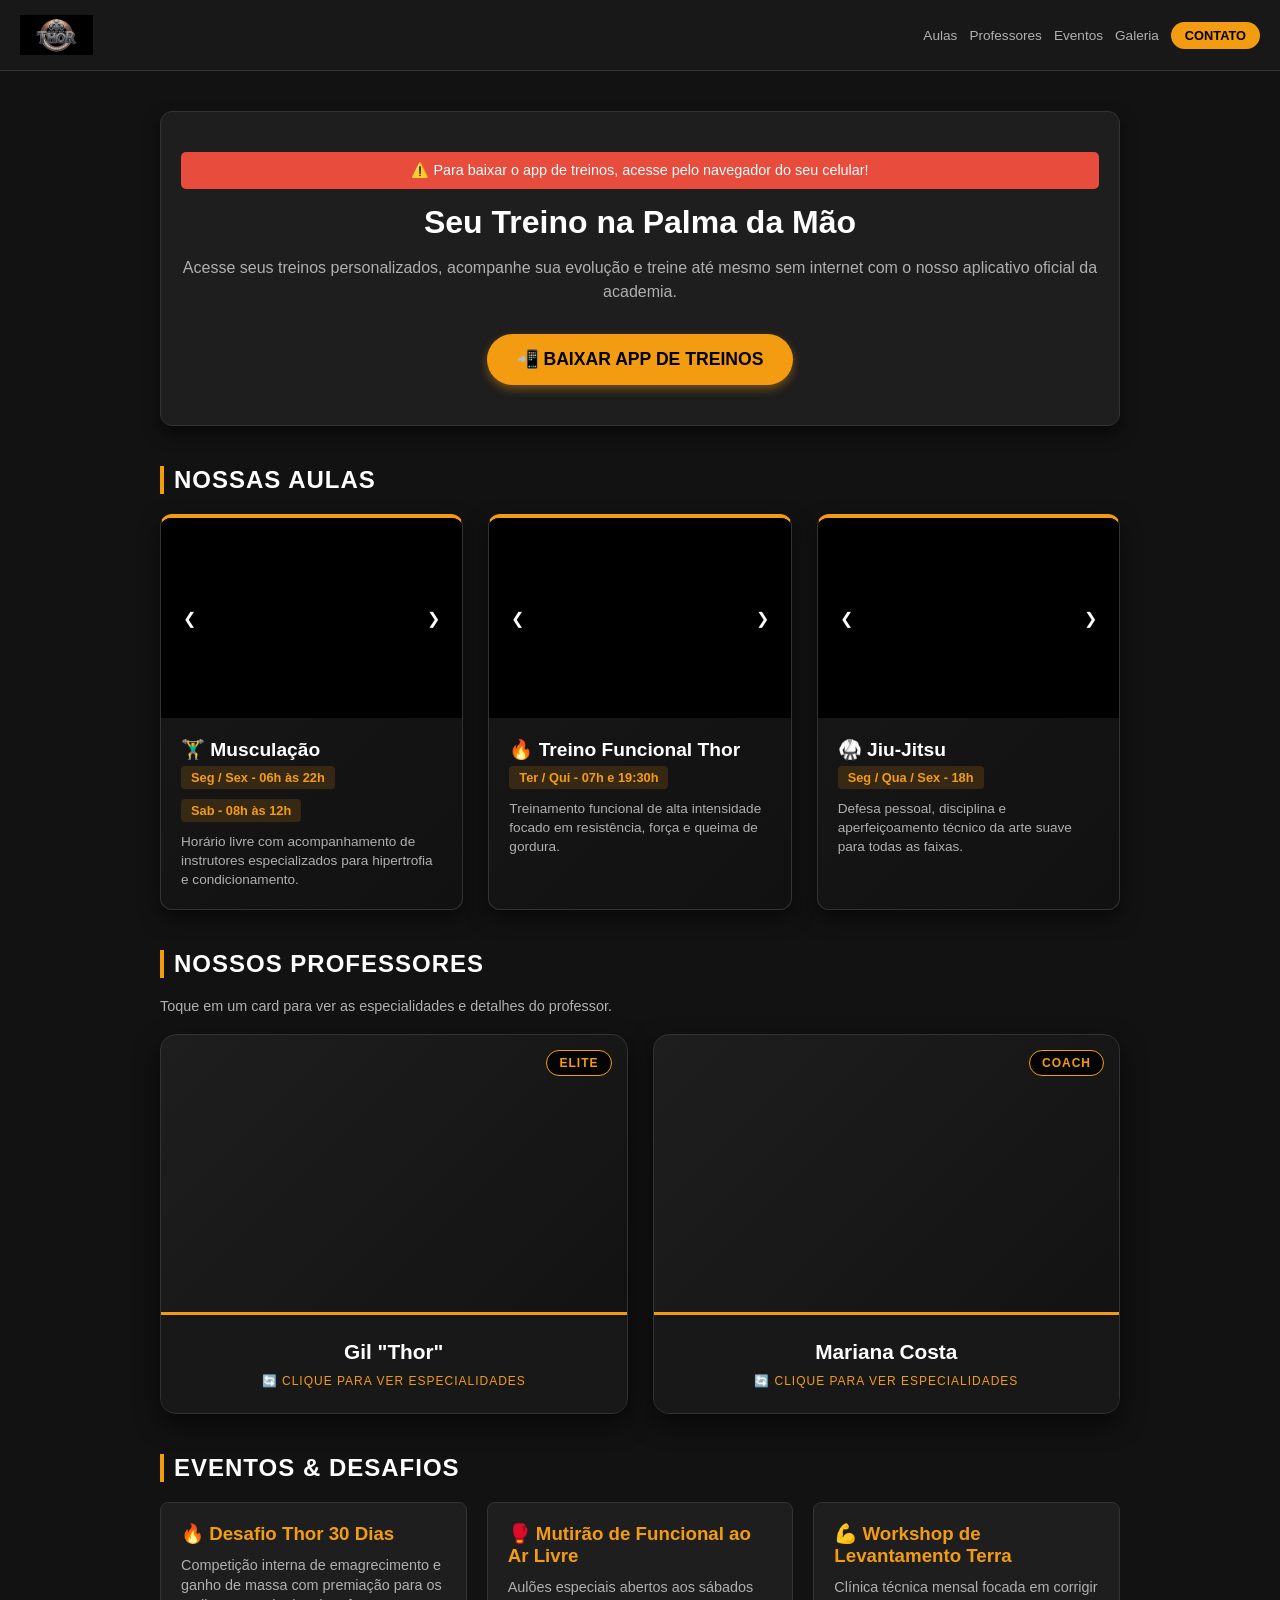
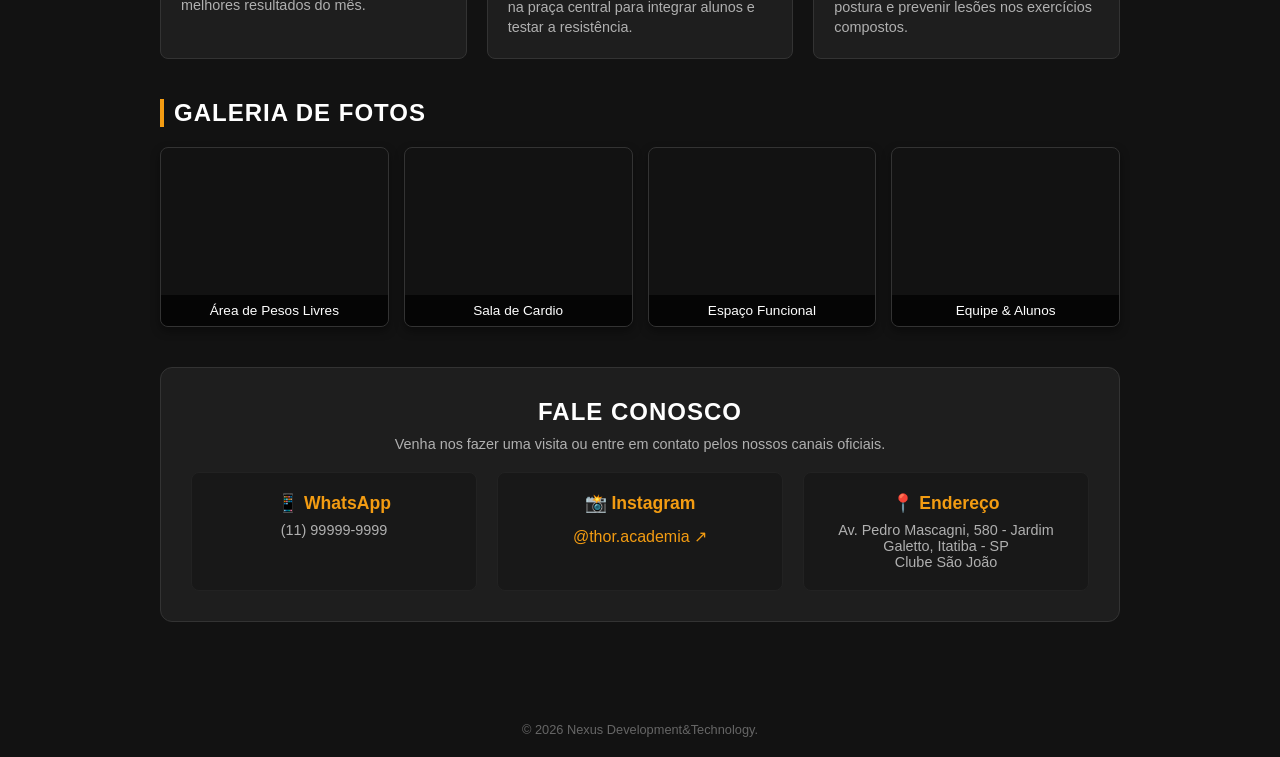
==== commit 41cbf557: "teste pgs" ====
--- a/index.html
+++ b/index.html
@@ -9,7 +9,7 @@
     <meta name="apple-mobile-web-app-status-bar-style" content="black-translucent">
     <meta name="apple-mobile-web-app-title" content="THOR">
     <link rel="manifest" href="manifest.json">
-    <link rel="apple-touch-icon" href="Imagens/Logo2.png">
+    <link rel="apple-touch-icon" href="icons/icon-192.png">
     <title>Academia THORrrr</title>
     <link rel="stylesheet" href="Style_Index.css">
 </head>
@@ -22,7 +22,7 @@
                 style="font-size: 1.5rem; font-weight: 900; color: #f39c12; text-transform: uppercase; letter-spacing: 1px; height: 40px;">
         </div>
         <nav>
-            <a href="#aulas">Aulas teste</a>
+            <a href="#aulas">Aulas</a>
             <a href="#professores">Professores</a>
             <a href="#atividades">Eventos</a>
             <a href="#galeria">Galeria</a>
@@ -341,7 +341,7 @@
             const isMobile = /Android|iPhone|iPad|iPod/i.test(navigator.userAgent);
 
             if (isMobile) {
-                window.location.href = 'Imagens/PWA_Aluno.html';
+                window.location.href = 'PWA_Aluno.html';
                 return;
             }
 
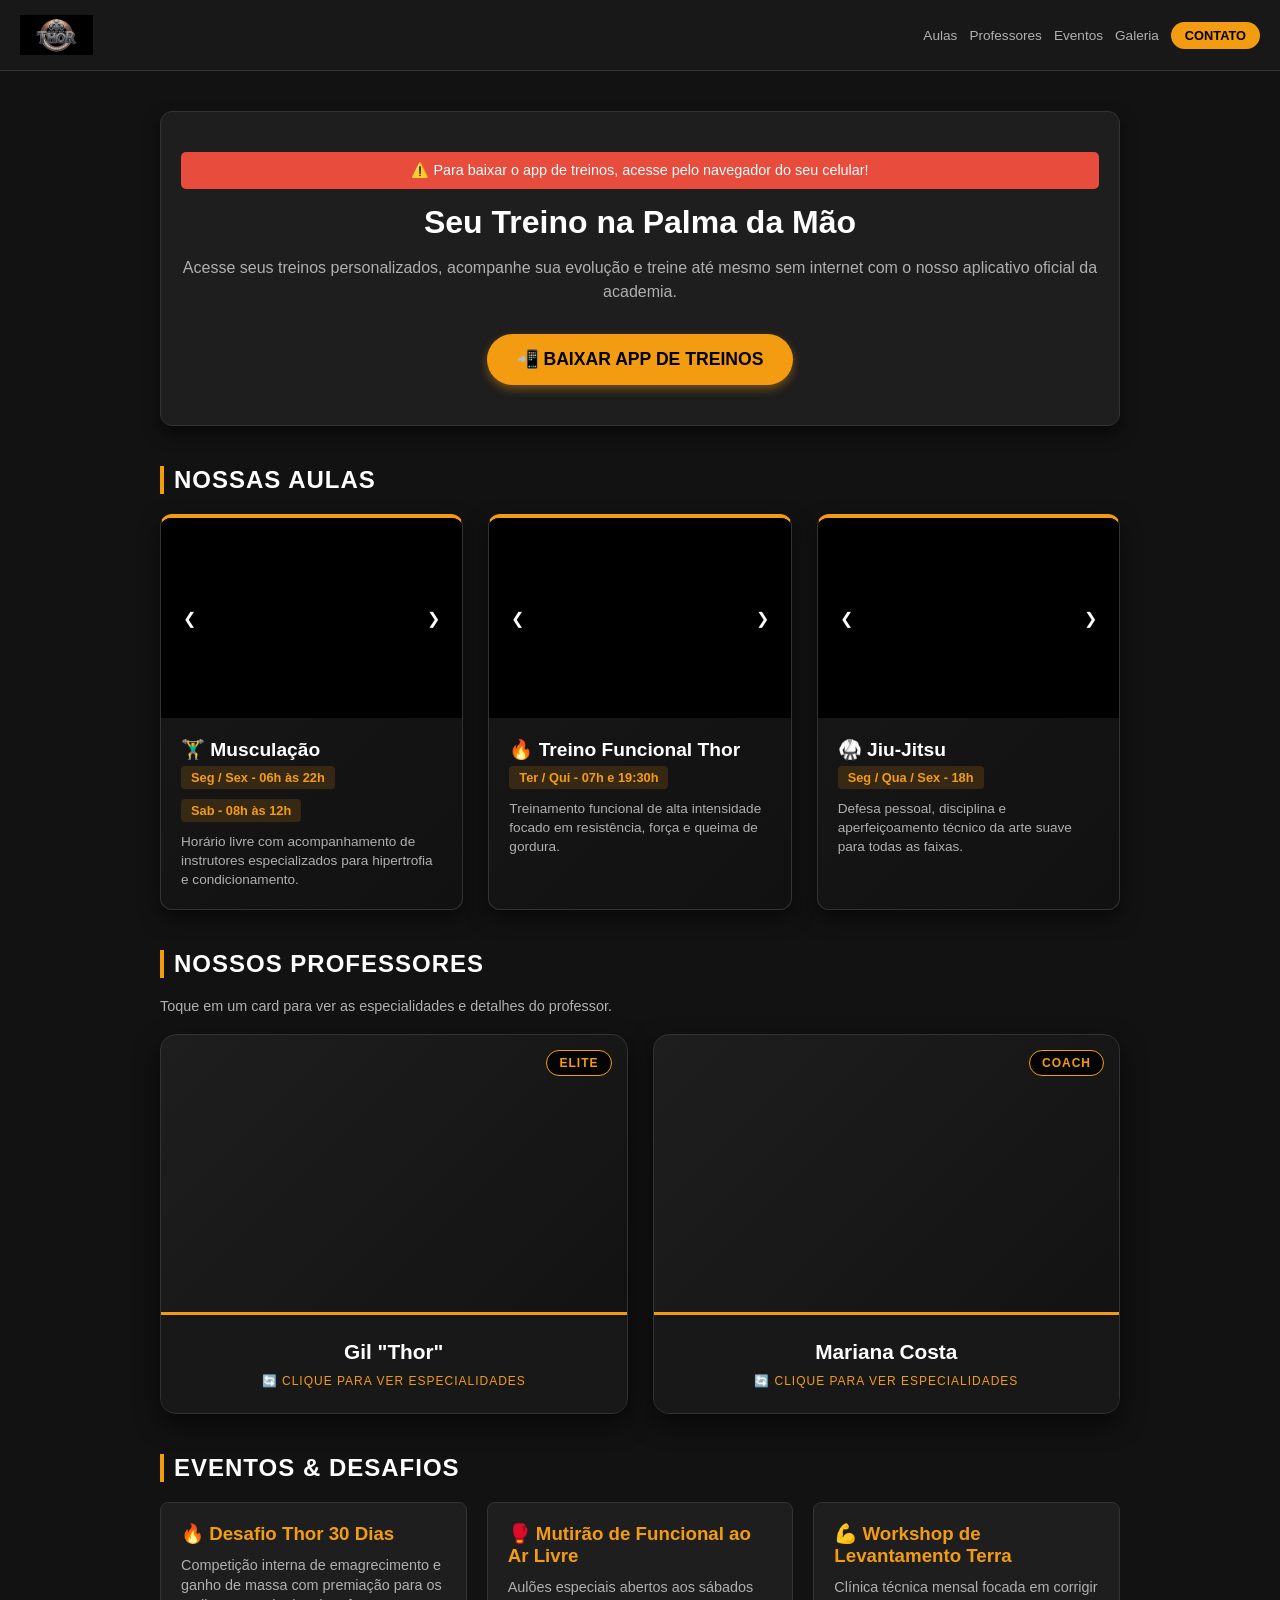
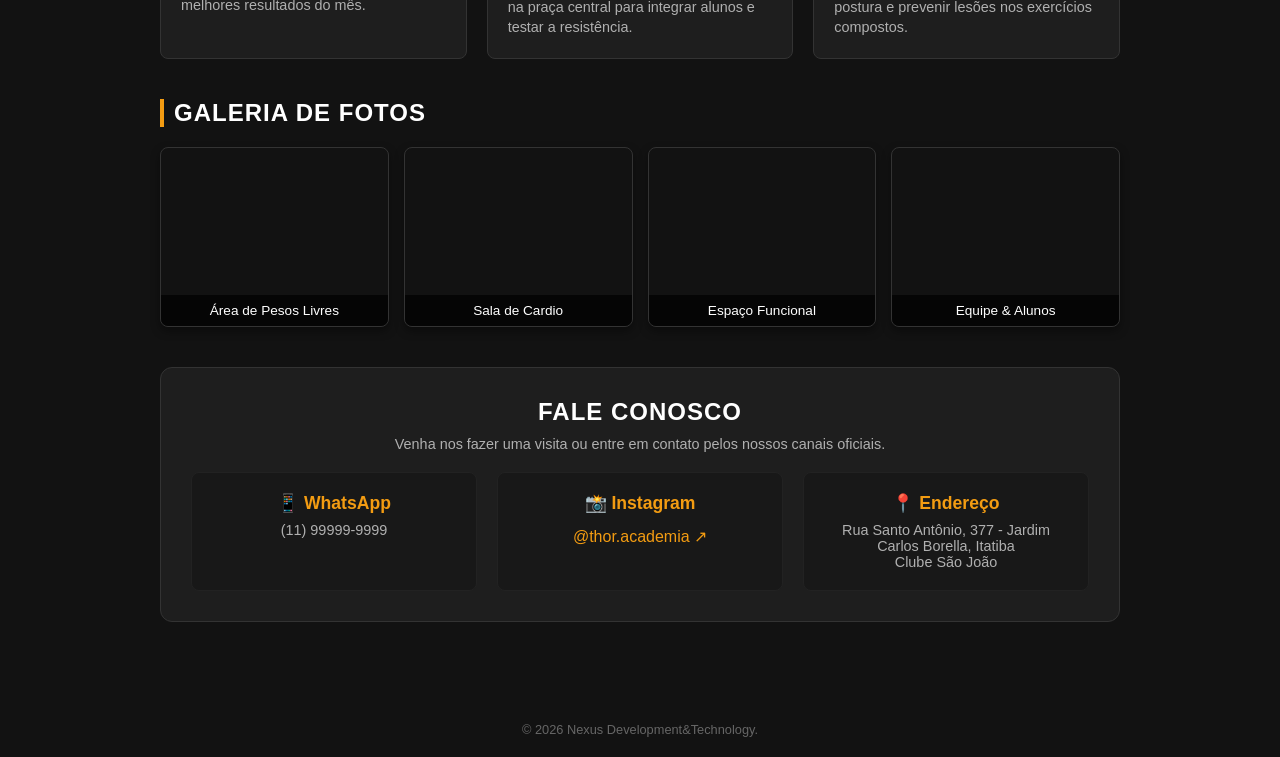
==== commit b27f0de0: "ultimo" ====
--- a/index.html
+++ b/index.html
@@ -10,8 +10,8 @@
     <meta name="apple-mobile-web-app-title" content="THOR">
     <link rel="manifest" href="manifest.json">
     <link rel="apple-touch-icon" href="icons/icon-192.png">
-    <title>Academia THORrrr</title>
-    <link rel="stylesheet" href="Style_Index.css">
+    <title>Academia THOR</title>
+    <link rel="stylesheet" href="Style/Style_Index.css">
 </head>
 
 <body>
@@ -259,95 +259,17 @@
                     </div>
                     <div class="contact-item">
                         <h4>📍 Endereço</h4>
-                        <p>Av. Pedro Mascagni, 580 - Jardim Galetto, Itatiba - SP</p>
+                        <p>Rua Santo Antônio, 377 - Jardim Carlos Borella, Itatiba</p>
                         <p>Clube São João</p>
                     </div>
                 </div>
             </div>
         </section>
-
     </div>
-
     <footer>
         &copy; 2026 Nexus Development&Technology.
     </footer>
 
-    <script>
-        // Função para controlar o carrossel de fotos (Manual e Automático)
-        function moveSlide(carouselOrBtn, direction) {
-            let carousel;
-            if (carouselOrBtn.classList && carouselOrBtn.classList.contains('class-carousel')) {
-                carousel = carouselOrBtn;
-            } else {
-                carousel = carouselOrBtn.closest('.class-carousel');
-            }
-
-            const track = carousel.querySelector('.carousel-track');
-            const slides = track.querySelectorAll('.carousel-slide');
-
-            let currentIndex = parseInt(carousel.dataset.index || '0');
-
-            currentIndex += direction;
-
-            if (currentIndex >= slides.length) {
-                currentIndex = 0;
-            } else if (currentIndex < 0) {
-                currentIndex = slides.length - 1;
-            }
-            carousel.dataset.index = currentIndex;
-            track.style.transform = `translateX(-${currentIndex * 100}%)`;
-        }
-        // Passagem automática dos carrosséis a cada 3.5 segundos
-        document.addEventListener("DOMContentLoaded", () => {
-            const carousels = document.querySelectorAll('.class-carousel');
-            carousels.forEach(carousel => {
-                setInterval(() => {
-                    moveSlide(carousel, 1);
-                }, 3500);
-            });
-        });
-        let deferredPrompt;
-        const installBtn = document.getElementById('install-btn');
-
-        if (!/Android|webOS|iPhone|iPad|iPod|BlackBerry|IEMobile|Opera Mini/i.test(navigator.userAgent)) {
-            document.getElementById('desktop-warning').style.display = 'block';
-        }
-
-        if ('serviceWorker' in navigator) {
-            window.addEventListener('load', () => {
-                navigator.serviceWorker.register('sw.js').catch(() => { });
-            });
-        }
-
-        window.addEventListener('beforeinstallprompt', (e) => {
-            e.preventDefault();
-            deferredPrompt = e;
-            if (installBtn) {
-                installBtn.style.display = 'inline-flex';
-            }
-        });
-
-        installBtn.addEventListener('click', async () => {
-            if (deferredPrompt) {
-                deferredPrompt.prompt();
-                const { outcome } = await deferredPrompt.userChoice;
-                if (outcome === 'accepted') {
-                    console.log('Usuário aceitou instalar o PWA');
-                }
-                deferredPrompt = null;
-                return;
-            }
-
-            const isMobile = /Android|iPhone|iPad|iPod/i.test(navigator.userAgent);
-
-            if (isMobile) {
-                window.location.href = 'PWA_Aluno.html';
-                return;
-            }
-
-            alert("Para instalar o app da Academia THOR, acesse pelo menu do seu navegador e selecione 'Adicionar à Tela Inicial'.");
-        });
-    </script>
+    <script src="JavaScript/Script_index.js"></script>
 </body>
-
 </html>
--- a/Style/Style_Index.css
+++ b/Style/Style_Index.css
@@ -0,0 +1,490 @@
+        :root {
+            --primary-color: #f39c12; /* Amarelo/Laranja estilo Thor */
+            --bg-color: #121212;
+            --card-bg: #1e1e1e;
+            --text-color: #ffffff;
+            --text-muted: #b0b0b0;
+        }
+        * {
+            margin: 0;
+            padding: 0;
+            box-sizing: border-box;
+            font-family: 'Segoe UI', Tahoma, Geneva, Verdana, sans-serif;
+            scroll-behavior: smooth;
+        }
+        html {
+            overflow-x: hidden;
+        }
+        body {
+            background-color: var(--bg-color);
+            color: var(--text-color);
+            display: flex;
+            flex-direction: column;
+            min-height: 100vh;
+            align-items: center;
+            overflow-x: hidden;
+        }
+        img {
+            max-width: 100%;
+            display: block;
+        }
+        p, h1, h2, h3, h4, a, span, li {
+            overflow-wrap: break-word;
+            word-break: break-word;
+        }
+        header {
+            width: 100%;
+            background: #181818;
+            padding: 15px 20px;
+            display: flex;
+            justify-content: space-between;
+            align-items: center;
+            border-bottom: 1px solid #333;
+            position: sticky;
+            top: 0;
+            z-index: 1000;
+        }
+        .logo-container {
+            display: flex;
+            align-items: center;
+        }
+        nav {
+            display: flex;
+            align-items: center;
+            gap: 12px;
+        }
+        nav a {
+            color: var(--text-muted);
+            text-decoration: none;
+            font-size: 0.85rem;
+            transition: color 0.2s;
+        }
+        nav a:hover {
+            color: var(--primary-color);
+        }
+        /* Botão de Contato no Header */
+        .btn-contact-header {
+            background-color: var(--primary-color);
+            color: #000;
+            padding: 6px 14px;
+            border-radius: 20px;
+            font-weight: bold;
+            font-size: 0.8rem;
+            text-decoration: none;
+            text-transform: uppercase;
+            transition: background 0.2s, transform 0.2s;
+        }
+        .btn-contact-header:hover {
+            background-color: #e67e22;
+            transform: scale(1.05);
+        }
+        .container {
+            max-width: 1000px;
+            width: 100%;
+            padding: 20px;
+        }
+        /* Seção Principal / Hero */
+        .hero {
+            text-align: center;
+            padding: 40px 20px;
+            background: var(--card-bg);
+            border-radius: 12px;
+            box-shadow: 0 8px 16px rgba(0,0,0,0.5);
+            border: 1px solid #333;
+            margin: 20px 0;
+        }
+        .hero h1 {
+            font-size: 2rem;
+            margin-bottom: 15px;
+        }
+        .hero p {
+            color: var(--text-muted);
+            font-size: 1rem;
+            line-height: 1.5;
+            margin-bottom: 30px;
+        }
+        /* Botão de Instalação do PWA */
+        .btn-install {
+            background-color: var(--primary-color);
+            color: #000;
+            border: none;
+            padding: 15px 30px;
+            font-size: 1.1rem;
+            font-weight: bold;
+            border-radius: 50px;
+            cursor: pointer;
+            text-transform: uppercase;
+            transition: transform 0.2s, background-color 0.2s;
+            box-shadow: 0 4px 10px rgba(243, 156, 18, 0.4);
+            display: inline-flex;
+            align-items: center;
+            gap: 10px;
+            text-decoration: none;
+        }
+        .btn-install:hover {
+            background-color: #e67e22;
+            transform: translateY(-2px);
+        }
+        /* Seções de Conteúdo */
+        section {
+            margin: 40px 0;
+            width: 100%;
+        }
+        h2.section-title {
+            font-size: 1.5rem;
+            margin-bottom: 20px;
+            border-left: 4px solid var(--primary-color);
+            padding-left: 10px;
+            text-transform: uppercase;
+            letter-spacing: 1px;
+        }
+        /* Grid Padrão */
+        .grid-cards {
+            display: grid;
+            grid-template-columns: repeat(auto-fit, minmax(280px, 1fr));
+            gap: 20px;
+        }
+        .card {
+            background: var(--card-bg);
+            border: 1px solid #333;
+            border-radius: 8px;
+            padding: 20px;
+            text-align: left;
+        }
+        .card h3 {
+            color: var(--primary-color);
+            margin-bottom: 10px;
+        }
+        .card p {
+            color: var(--text-muted);
+            font-size: 0.9rem;
+            line-height: 1.4;
+        }
+        /* ESTILO: Cards de Aulas com Carrossel de Imagens */
+        .class-grid {
+            display: grid;
+            grid-template-columns: repeat(auto-fit, minmax(280px, 1fr));
+            gap: 25px;
+        }
+        .class-card {
+            background: linear-gradient(135deg, #181818 0%, #111 100%);
+            border: 1px solid #333;
+            border-top: 4px solid var(--primary-color);
+            border-radius: 12px;
+            overflow: hidden;
+            box-shadow: 0 8px 20px rgba(0,0,0,0.5);
+            display: flex;
+            flex-direction: column;
+        }
+        .class-carousel {
+            position: relative;
+            height: 200px;
+            width: 100%;
+            overflow: hidden;
+            background-color: #000;
+        }
+        .carousel-track {
+            display: flex;
+            width: 100%;
+            height: 100%;
+            transition: transform 0.4s ease-in-out;
+        }
+        .carousel-slide {
+            min-width: 100%;
+            height: 100%;
+            background-size: cover;
+            background-position: center;
+        }
+        .carousel-btn {
+            position: absolute;
+            top: 50%;
+            transform: translateY(-50%);
+            background: rgba(0, 0, 0, 0.6);
+            color: #fff;
+            border: none;
+            cursor: pointer;
+            padding: 8px 12px;
+            font-size: 1rem;
+            z-index: 10;
+            border-radius: 4px;
+            transition: background 0.2s;
+        }
+        .carousel-btn:hover {
+            background: var(--primary-color);
+            color: #000;
+        }
+        .carousel-btn.prev { left: 10px; }
+        .carousel-btn.next { right: 10px; }
+
+        .class-info {
+            padding: 20px;
+            text-align: left;
+            display: flex;
+            flex-direction: column;
+            flex-grow: 1;
+        }
+        .class-info h3 {
+            color: #fff;
+            font-size: 1.2rem;
+            margin-bottom: 5px;
+        }
+        .class-time {
+            display: inline-block;
+            background: rgba(243, 156, 18, 0.15);
+            color: var(--primary-color);
+            font-size: 0.8rem;
+            font-weight: bold;
+            padding: 4px 10px;
+            border-radius: 4px;
+            margin-bottom: 10px;
+            width: fit-content;
+        }
+        .class-info p {
+            color: var(--text-muted);
+            font-size: 0.85rem;
+            line-height: 1.4;
+        }
+        /* ESTILO: Cards de Professores */
+        .trainer-cards-grid {
+            display: grid;
+            grid-template-columns: repeat(auto-fit, minmax(280px, 1fr));
+            gap: 25px;
+        }
+        .trainer-card-container {
+            perspective: 1000px;
+            height: 380px;
+            cursor: pointer;
+        }
+        .trainer-card {
+            width: 100%;
+            height: 100%;
+            position: relative;
+            transform-style: preserve-3d;
+            transition: transform 0.6s ease;
+            border-radius: 16px;
+            box-shadow: 0 10px 25px rgba(0,0,0,0.6);
+        }
+        .trainer-card.flipped {
+            transform: rotateY(180deg);
+        }
+        .card-face {
+            position: absolute;
+            width: 100%;
+            height: 100%;
+            backface-visibility: hidden;
+            border-radius: 16px;
+            border: 1px solid #333;
+            overflow: hidden;
+            background: linear-gradient(135deg, #1e1e1e 0%, #111111 100%);
+        }
+        .card-front {
+            display: flex;
+            flex-direction: column;
+        }
+        .trainer-avatar {
+            height: 280px;
+            background-size: cover;
+            background-position: center;
+            position: relative;
+            border-bottom: 3px solid var(--primary-color);
+        }
+        .trainer-badge {
+            position: absolute;
+            top: 15px;
+            right: 15px;
+            background: rgba(0, 0, 0, 0.8);
+            color: var(--primary-color);
+            padding: 5px 12px;
+            font-size: 0.75rem;
+            font-weight: bold;
+            border-radius: 20px;
+            border: 1px solid var(--primary-color);
+            text-transform: uppercase;
+            letter-spacing: 1px;
+        }
+        .trainer-front-info {
+            padding: 20px;
+            text-align: center;
+            background: #181818;
+            flex-grow: 1;
+            display: flex;
+            flex-direction: column;
+            justify-content: center;
+        }
+        .trainer-front-info h3 {
+            font-size: 1.3rem;
+            color: #fff;
+            margin-bottom: 5px;
+        }
+        .click-hint {
+            font-size: 0.75rem;
+            color: var(--primary-color);
+            margin-top: 5px;
+            text-transform: uppercase;
+            letter-spacing: 1px;
+        }
+        .card-back {
+            transform: rotateY(180deg);
+            padding: 30px 20px;
+            display: flex;
+            flex-direction: column;
+            justify-content: center;
+            text-align: left;
+            background: #1a1a1a;
+            border: 1px solid var(--primary-color);
+        }
+        .card-back h3 {
+            color: var(--primary-color);
+            font-size: 1.4rem;
+            margin-bottom: 15px;
+            border-bottom: 1px solid #333;
+            padding-bottom: 10px;
+        }
+        .card-back p {
+            color: var(--text-muted);
+            font-size: 0.95rem;
+            line-height: 1.6;
+            margin-bottom: 15px;
+        }
+        .specialty-list {
+            list-style: none;
+            margin-top: 10px;
+        }
+        .specialty-list li {
+            color: #fff;
+            font-size: 0.9rem;
+            margin-bottom: 8px;
+            display: flex;
+            align-items: center;
+            gap: 8px;
+        }
+        .specialty-list li::before {
+            content: "⚡";
+            color: var(--primary-color);
+        }
+        /* Galeria de Fotos */
+        .photo-gallery {
+            display: grid;
+            grid-template-columns: repeat(auto-fit, minmax(220px, 1fr));
+            gap: 15px;
+        }
+        .photo-item {
+            height: 180px;
+            border-radius: 8px;
+            border: 1px solid #333;
+            display: flex;
+            align-items: flex-end;
+            justify-content: center;
+            background-size: cover;
+            background-position: center;
+            position: relative;
+            overflow: hidden;
+            box-shadow: 0 4px 10px rgba(0,0,0,0.4);
+            transition: transform 0.3s;
+        }
+        .photo-item:hover {
+            transform: scale(1.03);
+        }
+        .photo-item span {
+            background: rgba(0, 0, 0, 0.75);
+            width: 100%;
+            padding: 8px;
+            text-align: center;
+            color: #fff;
+            font-size: 0.85rem;
+            font-weight: 500;
+        }
+        /* ESTILO: Seção de Contatos */
+        .contact-box {
+            background: var(--card-bg);
+            border: 1px solid #333;
+            border-radius: 12px;
+            padding: 30px;
+            text-align: center;
+        }
+        .contact-grid {
+            display: grid;
+            grid-template-columns: repeat(auto-fit, minmax(200px, 1fr));
+            gap: 20px;
+            margin-top: 20px;
+        }
+        .contact-item {
+            background: #181818;
+            padding: 20px;
+            border-radius: 8px;
+            border: 1px solid #222;
+        }
+        .contact-item h4 {
+            color: var(--primary-color);
+            margin-bottom: 8px;
+            font-size: 1.1rem;
+        }
+        .contact-item p {
+            color: var(--text-muted);
+            font-size: 0.9rem;
+        }
+        footer {
+            font-size: 0.8rem;
+            color: #666;
+            margin: 40px 0 20px 0;
+            text-align: center;
+            width: 100%;
+        }
+        #desktop-warning {
+            display: none;
+            background: #e74c3c;
+            color: white;
+            padding: 10px;
+            border-radius: 5px;
+            margin-bottom: 15px;
+            font-size: 0.9rem;
+            text-align: center;
+        }
+        @media (max-width: 768px) {
+            header {
+                flex-direction: column;
+                gap: 12px;
+                text-align: center;
+                padding: 18px 15px;
+            }
+            nav {
+                flex-wrap: wrap;
+                justify-content: center;
+            }
+            .container {
+                padding: 15px;
+            }
+            .hero {
+                padding: 30px 15px;
+            }
+            .hero h1 {
+                font-size: 1.7rem;
+            }
+            .hero p {
+                font-size: 0.95rem;
+            }
+            .btn-install {
+                width: 100%;
+                justify-content: center;
+                font-size: 1rem;
+            }
+            .grid-cards,
+            .class-grid,
+            .trainer-cards-grid,
+            .photo-gallery,
+            .contact-grid {
+                grid-template-columns: 1fr;
+            }
+            .class-carousel {
+                height: 180px;
+            }
+            .class-info h3 {
+                font-size: 1.05rem;
+            }
+            .trainer-card-container {
+                height: 340px;
+            }
+            .card-back {
+                padding: 20px 15px;
+            }
+        }
